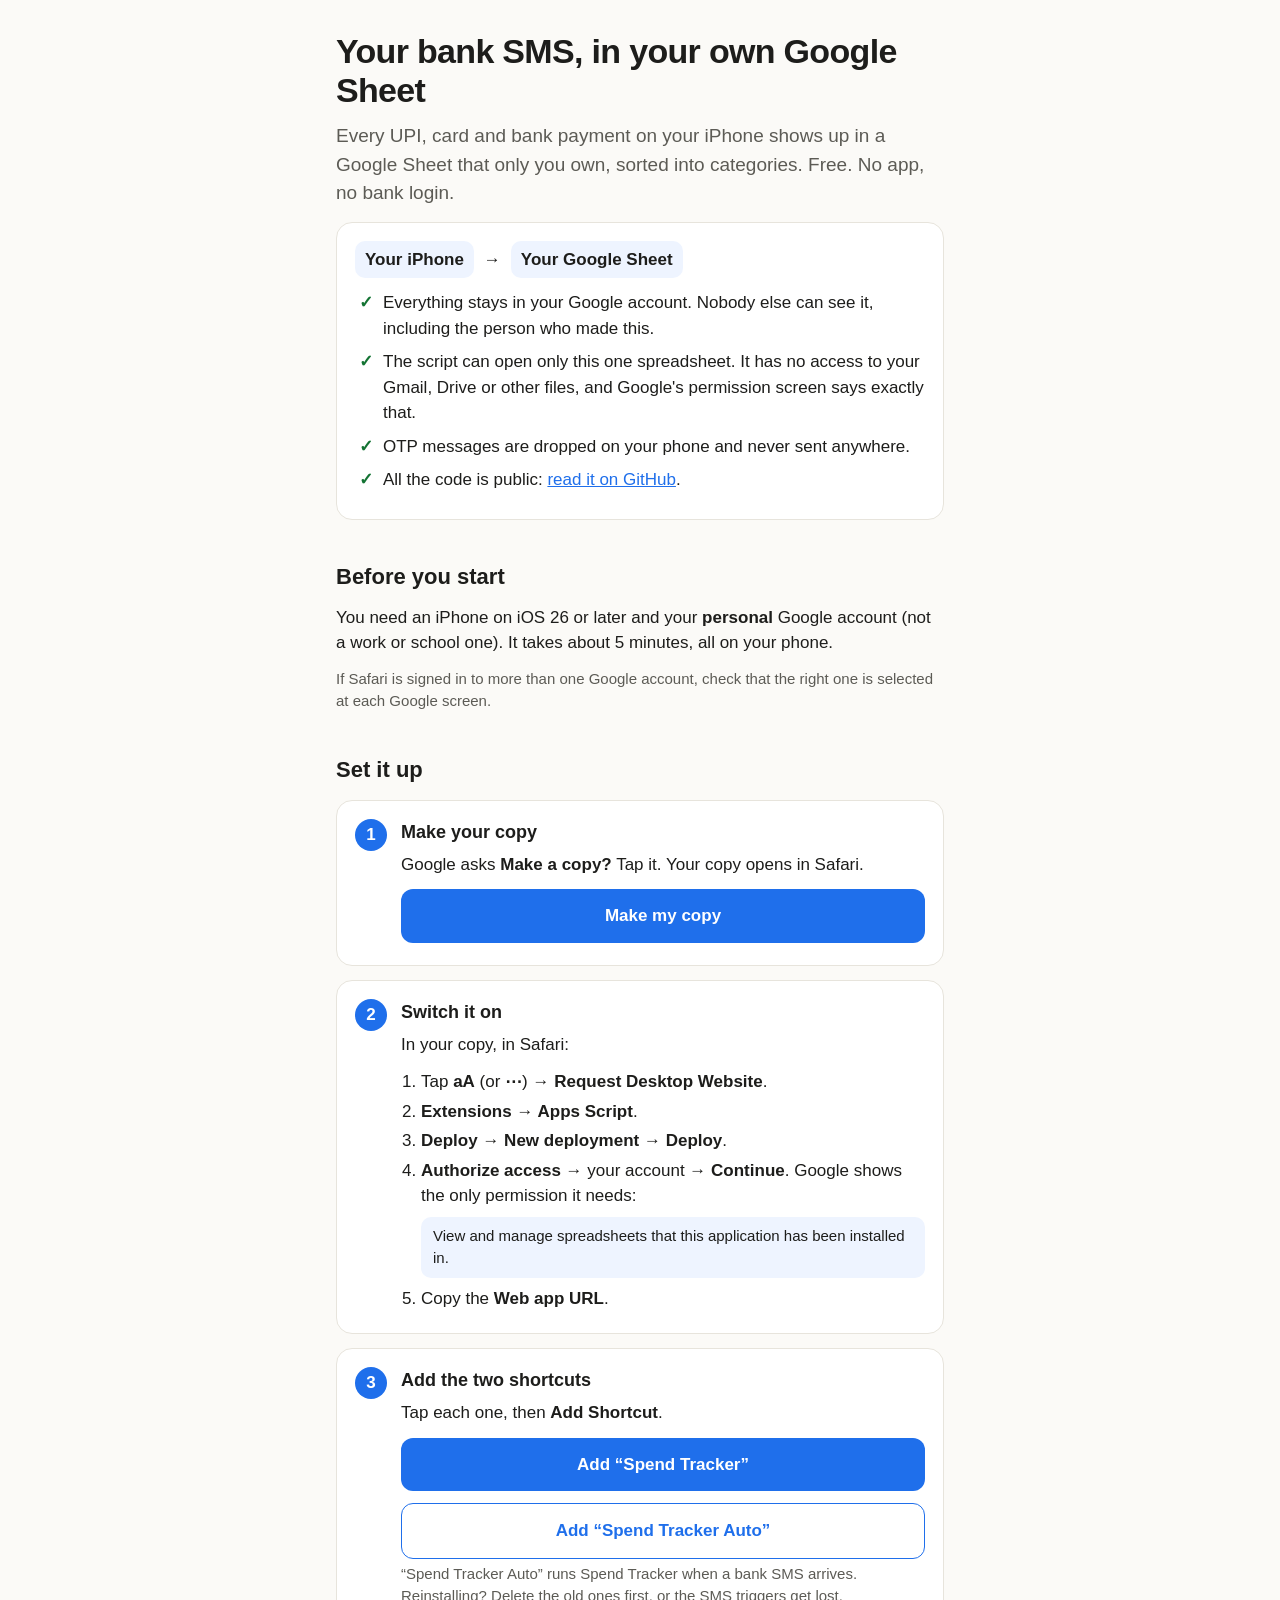
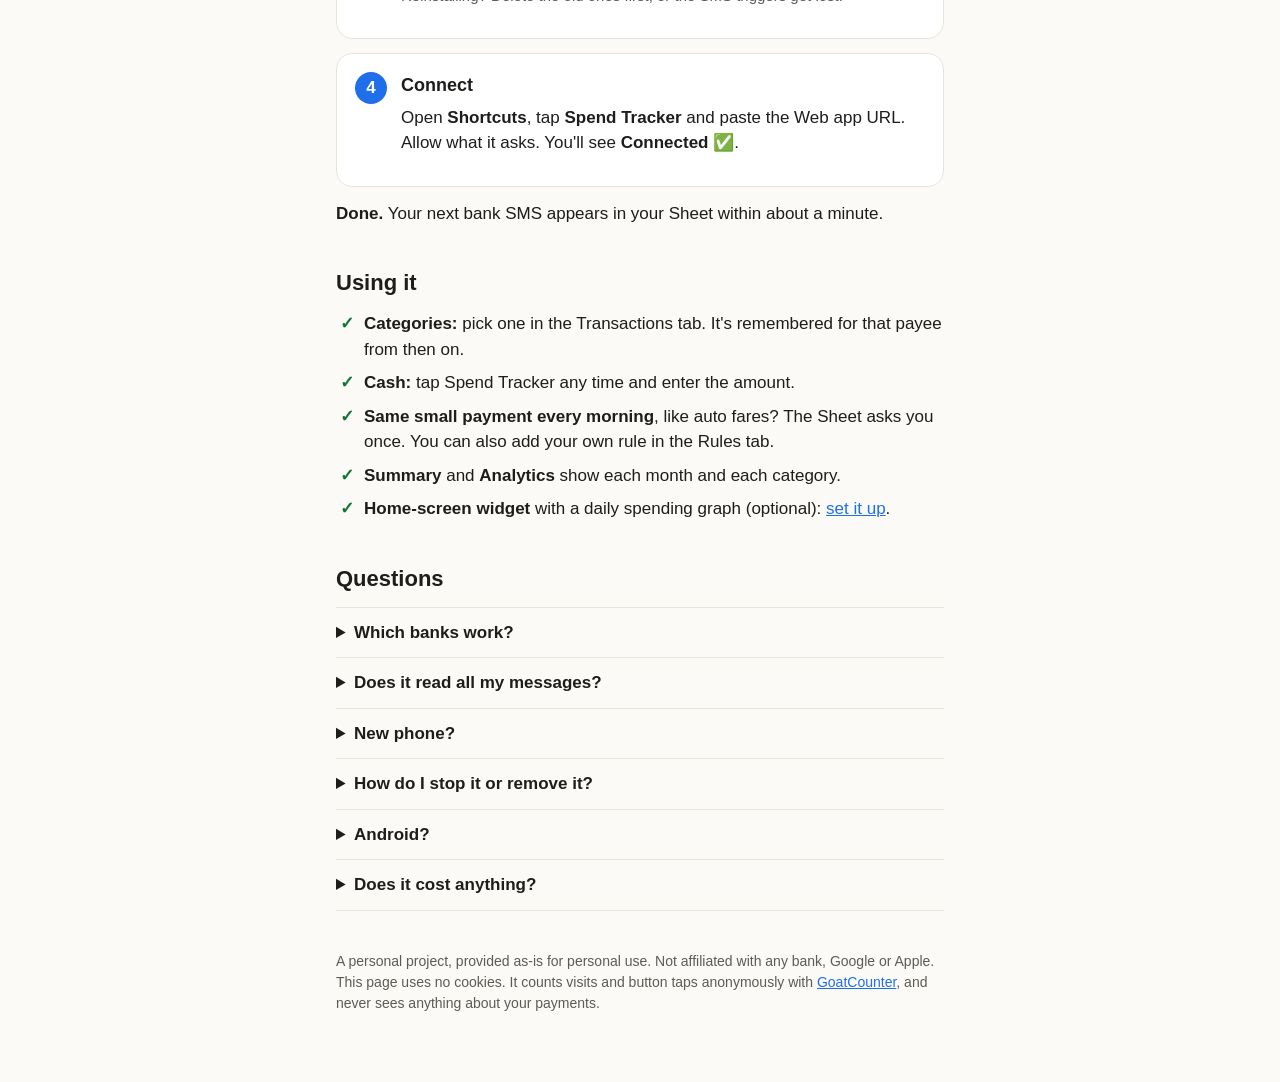
==== index.html @ bcb1114f "Count visits and finished setups anonymously; add widget page Co-Authored-By: Claude Opus 5.5 (1M co" ====
<!doctype html>
<html lang="en">
<head>
<meta charset="utf-8">
<meta name="viewport" content="width=device-width, initial-scale=1">
<title>Spend Tracker</title>
<meta name="description" content="Every bank SMS on your iPhone lands in your own Google Sheet, sorted into categories. Free. No app, no bank login.">
<link rel="stylesheet" href="style.css">
<script data-goatcounter="https://spendtracker.goatcounter.com/count" async src="https://gc.zgo.at/count.v5.js"
        integrity="sha384-atnOLvQb9t+jTSipvd75X2yginT4PjVbqDdlJAmxMm+wYElFmeR6EmLP5bYeoRVQ" crossorigin="anonymous"></script>
</head>
<body>
<main>
  <h1>Your bank SMS, in your own Google Sheet</h1>
  <p class="lede">Every UPI, card and bank payment on your iPhone shows up in a Google Sheet that only you own, sorted into categories. Free. No app, no bank login.</p>

  <div class="card">
    <div class="flow"><span>Your iPhone</span> → <span>Your Google Sheet</span></div>
    <ul class="checks">
      <li>Everything stays in your Google account. Nobody else can see it, including the person who made this.</li>
      <li>The script can open only this one spreadsheet. It has no access to your Gmail, Drive or other files, and Google's permission screen says exactly that.</li>
      <li>OTP messages are dropped on your phone and never sent anywhere.</li>
      <li>All the code is public: <a href="https://github.com/ismailwangde/spend-tracker">read it on GitHub</a>.</li>
    </ul>
  </div>

  <h2>Before you start</h2>
  <p>You need an iPhone on iOS 26 or later and your <b>personal</b> Google account (not a work or school one). It takes about 5 minutes, all on your phone.</p>
  <p class="note">If Safari is signed in to more than one Google account, check that the right one is selected at each Google screen.</p>

  <h2>Set it up</h2>
  <ol class="steps">
    <li class="card">
      <h3>Make your copy</h3>
      <p>Google asks <b class="ui">Make a copy?</b> Tap it. Your copy opens in Safari.</p>
      <a class="btn" data-goatcounter-click="make-copy" href="https://docs.google.com/spreadsheets/d/1UtuPZoZXz4YGXaSS0y_rEscGVijfh5A-f_1N8e2gOnk/copy">Make my copy</a>
    </li>
    <li class="card">
      <h3>Switch it on</h3>
      <p>In your copy, in Safari:</p>
      <ol class="sub">
        <li>Tap <b class="ui">aA</b> (or <b class="ui">⋯</b>) → <b class="ui">Request Desktop Website</b>.</li>
        <li><b class="ui">Extensions → Apps Script</b>.</li>
        <li><b class="ui">Deploy → New deployment → Deploy</b>.</li>
        <li><b class="ui">Authorize access</b> → your account → <b class="ui">Continue</b>. Google shows the only permission it needs:
          <div class="quote">View and manage spreadsheets that this application has been installed in.</div></li>
        <li>Copy the <b class="ui">Web app URL</b>.</li>
      </ol>
    </li>
    <li class="card">
      <h3>Add the two shortcuts</h3>
      <p>Tap each one, then <b class="ui">Add Shortcut</b>.</p>
      <a class="btn" data-goatcounter-click="add-shortcut" href="shortcuts/Spend%20Tracker.shortcut">Add “Spend Tracker”</a>
      <a class="btn secondary" data-goatcounter-click="add-auto" href="shortcuts/Spend%20Tracker%20Auto.shortcut">Add “Spend Tracker Auto”</a>
      <p class="note">“Spend Tracker Auto” runs Spend Tracker when a bank SMS arrives. Reinstalling? Delete the old ones first, or the SMS triggers get lost.</p>
    </li>
    <li class="card">
      <h3>Connect</h3>
      <p>Open <b class="ui">Shortcuts</b>, tap <b class="ui">Spend Tracker</b> and paste the Web app URL. Allow what it asks. You'll see <b class="ui">Connected ✅</b>.</p>
    </li>
  </ol>
  <p><b>Done.</b> Your next bank SMS appears in your Sheet within about a minute.</p>

  <h2>Using it</h2>
  <ul class="checks">
    <li><b>Categories:</b> pick one in the Transactions tab. It's remembered for that payee from then on.</li>
    <li><b>Cash:</b> tap Spend Tracker any time and enter the amount.</li>
    <li><b>Same small payment every morning</b>, like auto fares? The Sheet asks you once. You can also add your own rule in the Rules tab.</li>
    <li><b>Summary</b> and <b>Analytics</b> show each month and each category.</li>
    <li><b>Home-screen widget</b> with a daily spending graph (optional): <a href="connected.html#widget">set it up</a>.</li>
  </ul>

  <h2>Questions</h2>
  <details><summary>Which banks work?</summary>
    <p>Debit and card SMS from most Indian banks, including HDFC, SBI, ICICI, Axis, Kotak, Union Bank, PNB, Bank of Baroda, Canara and IDFC FIRST. If a message isn't counted, it appears in the Skipped tab with the reason.</p></details>
  <details><summary>Does it read all my messages?</summary>
    <p>No. It runs only on messages containing “debit”, “spent” or “sent Rs”. OTP messages are dropped on your phone. Anything that isn't a bank payment is ignored and not saved.</p></details>
  <details><summary>New phone?</summary>
    <p>In the Setup tab of your Sheet, type <b>yes</b> next to “New phone?”. Then add the shortcuts on the new phone and run Spend Tracker once.</p></details>
  <details><summary>How do I stop it or remove it?</summary>
    <p>Delete the two shortcuts. To remove the script's access, go to <a href="https://myaccount.google.com/permissions">myaccount.google.com/permissions</a> → Spend Tracker → Remove access. Deleting the Sheet deletes everything.</p></details>
  <details><summary>Android?</summary>
    <p>Not yet.</p></details>
  <details><summary>Does it cost anything?</summary>
    <p>No, it's free.</p></details>

  <footer>
    <p>A personal project, provided as-is for personal use. Not affiliated with any bank, Google or Apple. This page uses no cookies. It counts visits and button taps anonymously with <a href="https://www.goatcounter.com">GoatCounter</a>, and never sees anything about your payments.</p>
  </footer>
</main>
</body>
</html>
---- style.css ----
:root {
  --bg: #fbfaf7; --card: #ffffff; --ink: #1d1d1b; --ink2: #5c5b55; --line: #e7e4dc;
  --accent: #1f6feb; --accent-ink: #ffffff; --good: #137333; --soft: #eef4ff;
}
@media (prefers-color-scheme: dark) {
  :root:not([data-theme="light"]) {
    --bg: #151514; --card: #1f1f1d; --ink: #f2f1ec; --ink2: #b3b1a8; --line: #33322e;
    --accent: #5b9dff; --accent-ink: #0b1220; --good: #6fcf8f; --soft: #1b2638;
  }
}
:root[data-theme="dark"] {
  --bg: #151514; --card: #1f1f1d; --ink: #f2f1ec; --ink2: #b3b1a8; --line: #33322e;
  --accent: #5b9dff; --accent-ink: #0b1220; --good: #6fcf8f; --soft: #1b2638;
}
* { box-sizing: border-box; }
body { margin: 0; background: var(--bg); color: var(--ink); font: 17px/1.5 -apple-system, BlinkMacSystemFont, "Segoe UI", Roboto, sans-serif; }
main { max-width: 640px; margin: 0 auto; padding: 32px 16px 56px; }
h1 { font-size: 34px; line-height: 1.15; margin: 0 0 12px; letter-spacing: -0.02em; }
h2 { font-size: 22px; margin: 40px 0 12px; }
h3 { font-size: 18px; margin: 0 0 6px; }
p { margin: 0 0 12px; }
.lede { font-size: 19px; color: var(--ink2); }
.card { background: var(--card); border: 1px solid var(--line); border-radius: 16px; padding: 18px; margin: 14px 0; }
.flow { display: flex; align-items: center; gap: 10px; font-weight: 600; margin-bottom: 12px; flex-wrap: wrap; }
.flow span { background: var(--soft); border-radius: 10px; padding: 6px 10px; }
ul.checks { list-style: none; padding: 0; margin: 0; }
ul.checks li { padding-left: 28px; position: relative; margin: 8px 0; }
ul.checks li::before { content: "✓"; position: absolute; left: 4px; color: var(--good); font-weight: 700; }
ol.steps { list-style: none; padding: 0; margin: 0; counter-reset: s; }
ol.steps > li { counter-increment: s; position: relative; padding: 18px 18px 18px 64px; }
ol.steps > li::before { content: counter(s); position: absolute; left: 18px; top: 18px; width: 32px; height: 32px; border-radius: 50%;
  background: var(--accent); color: var(--accent-ink); font-weight: 700; display: grid; place-items: center; }
ol.sub { margin: 8px 0 0; padding-left: 20px; }
ol.sub li { margin: 4px 0; }
.btn { display: block; text-align: center; background: var(--accent); color: var(--accent-ink); text-decoration: none; font-weight: 600;
  border-radius: 12px; padding: 14px 16px; margin: 12px 0 4px; }
.btn.secondary { background: transparent; color: var(--accent); border: 1.5px solid var(--accent); }
.note { font-size: 15px; color: var(--ink2); }
.quote { font-size: 15px; background: var(--soft); border-radius: 10px; padding: 8px 12px; margin: 8px 0; }
b.ui { font-weight: 600; }
details { border-top: 1px solid var(--line); padding: 12px 0; }
details:last-of-type { border-bottom: 1px solid var(--line); }
summary { cursor: pointer; font-weight: 600; }
details p { margin-top: 8px; color: var(--ink2); }
a { color: var(--accent); }
footer { margin-top: 40px; font-size: 14px; color: var(--ink2); }
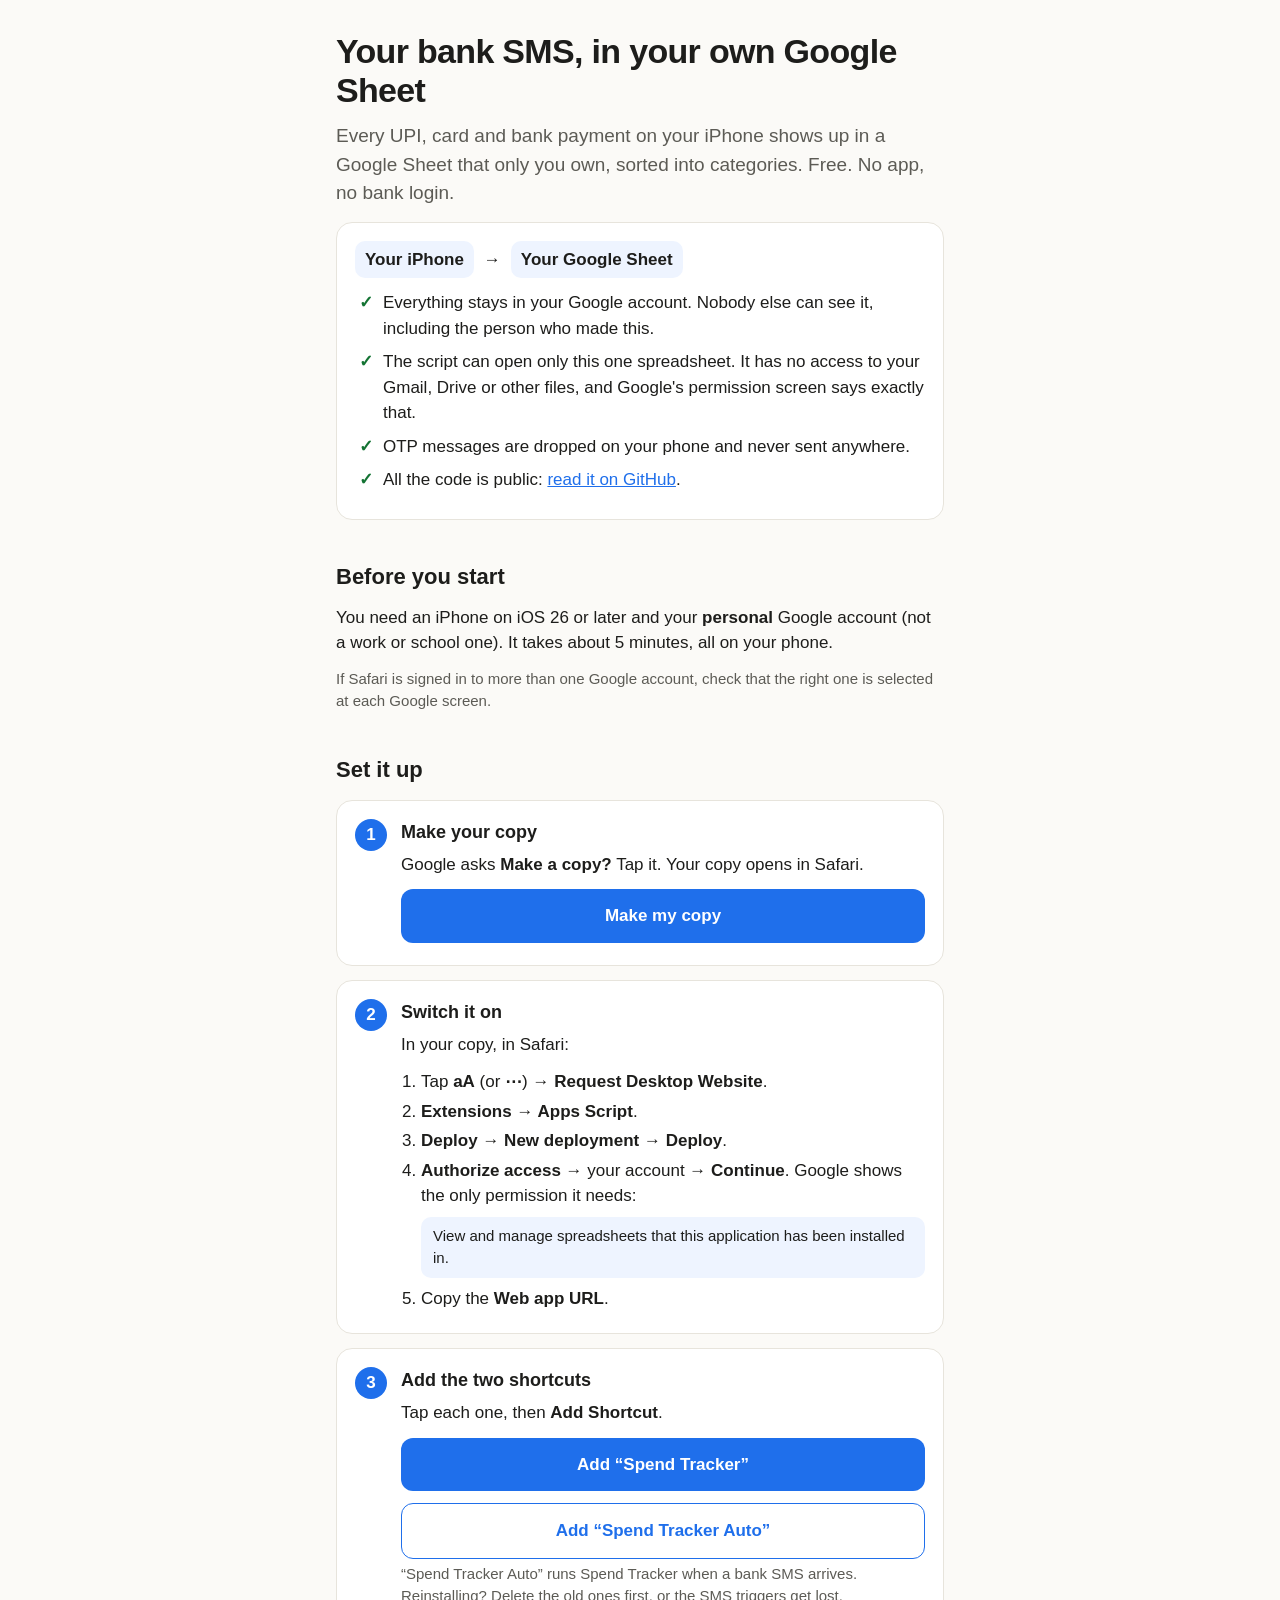
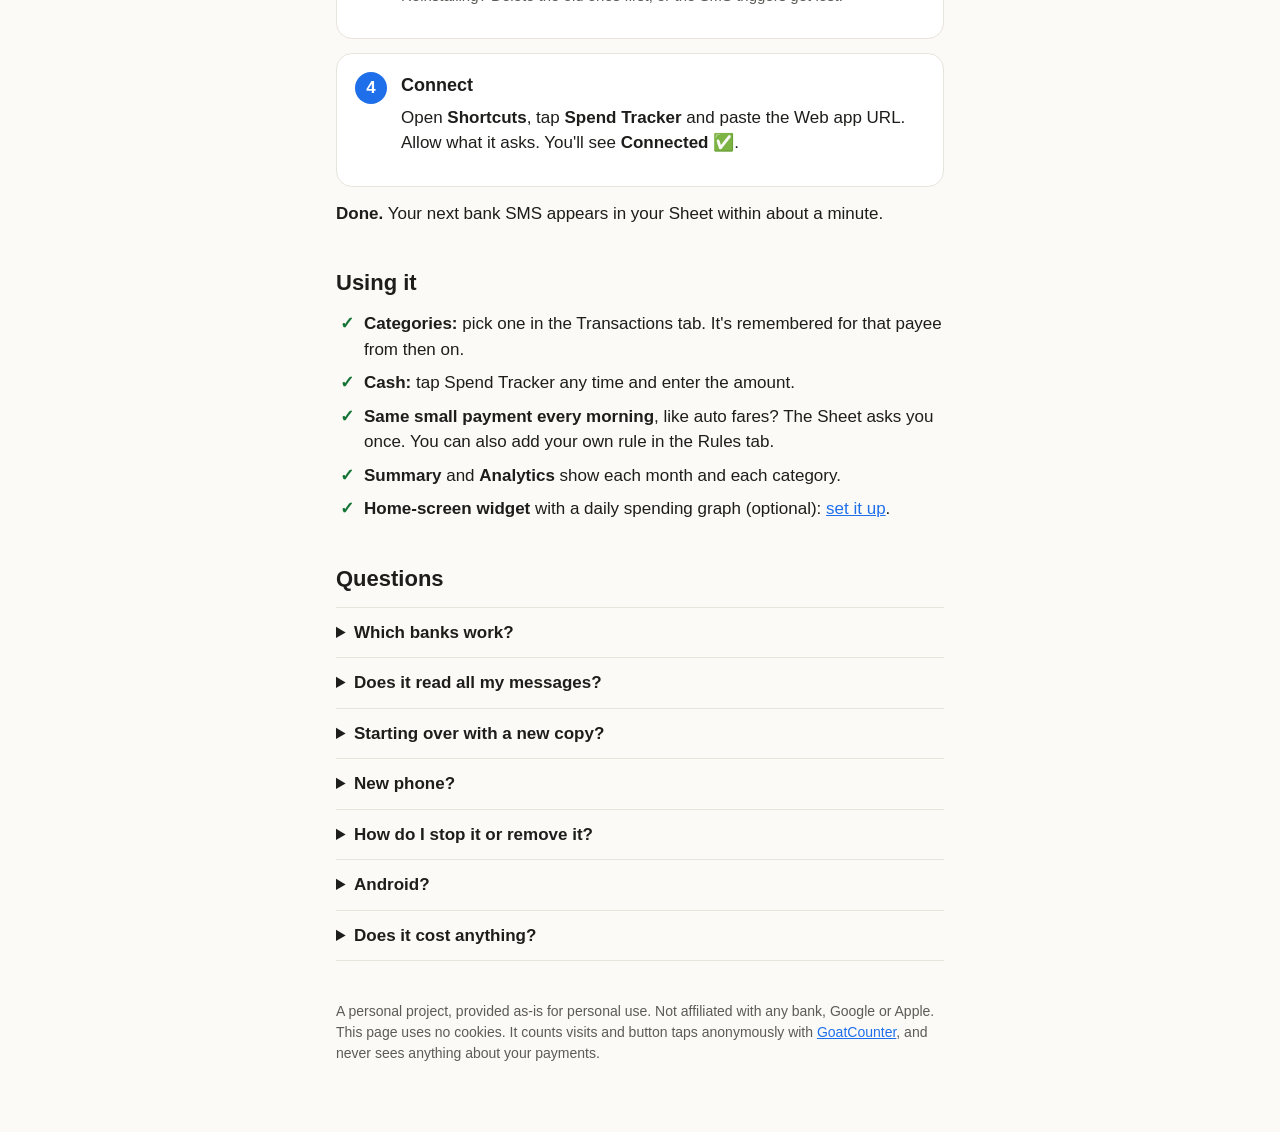
==== commit ac82373f: "Shortcut reconnects when its saved code stops working; starting-over FAQ Co-Authored-By: Claude Opus" ====
--- a/index.html
+++ b/index.html
@@ -75,6 +75,8 @@
     <p>Debit and card SMS from most Indian banks, including HDFC, SBI, ICICI, Axis, Kotak, Union Bank, PNB, Bank of Baroda, Canara and IDFC FIRST. If a message isn't counted, it appears in the Skipped tab with the reason.</p></details>
   <details><summary>Does it read all my messages?</summary>
     <p>No. It runs only on messages containing “debit”, “spent” or “sent Rs”. OTP messages are dropped on your phone. Anything that isn't a bank payment is ignored and not saved.</p></details>
+  <details><summary>Starting over with a new copy?</summary>
+    <p>Your phone remembers the Sheet it's connected to. In the Setup tab of the <b>old</b> Sheet, type <b>yes</b> next to “New phone?”. Then tap Spend Tracker: it says it's no longer connected and asks for the new Web app URL.</p></details>
   <details><summary>New phone?</summary>
     <p>In the Setup tab of your Sheet, type <b>yes</b> next to “New phone?”. Then add the shortcuts on the new phone and run Spend Tracker once.</p></details>
   <details><summary>How do I stop it or remove it?</summary>
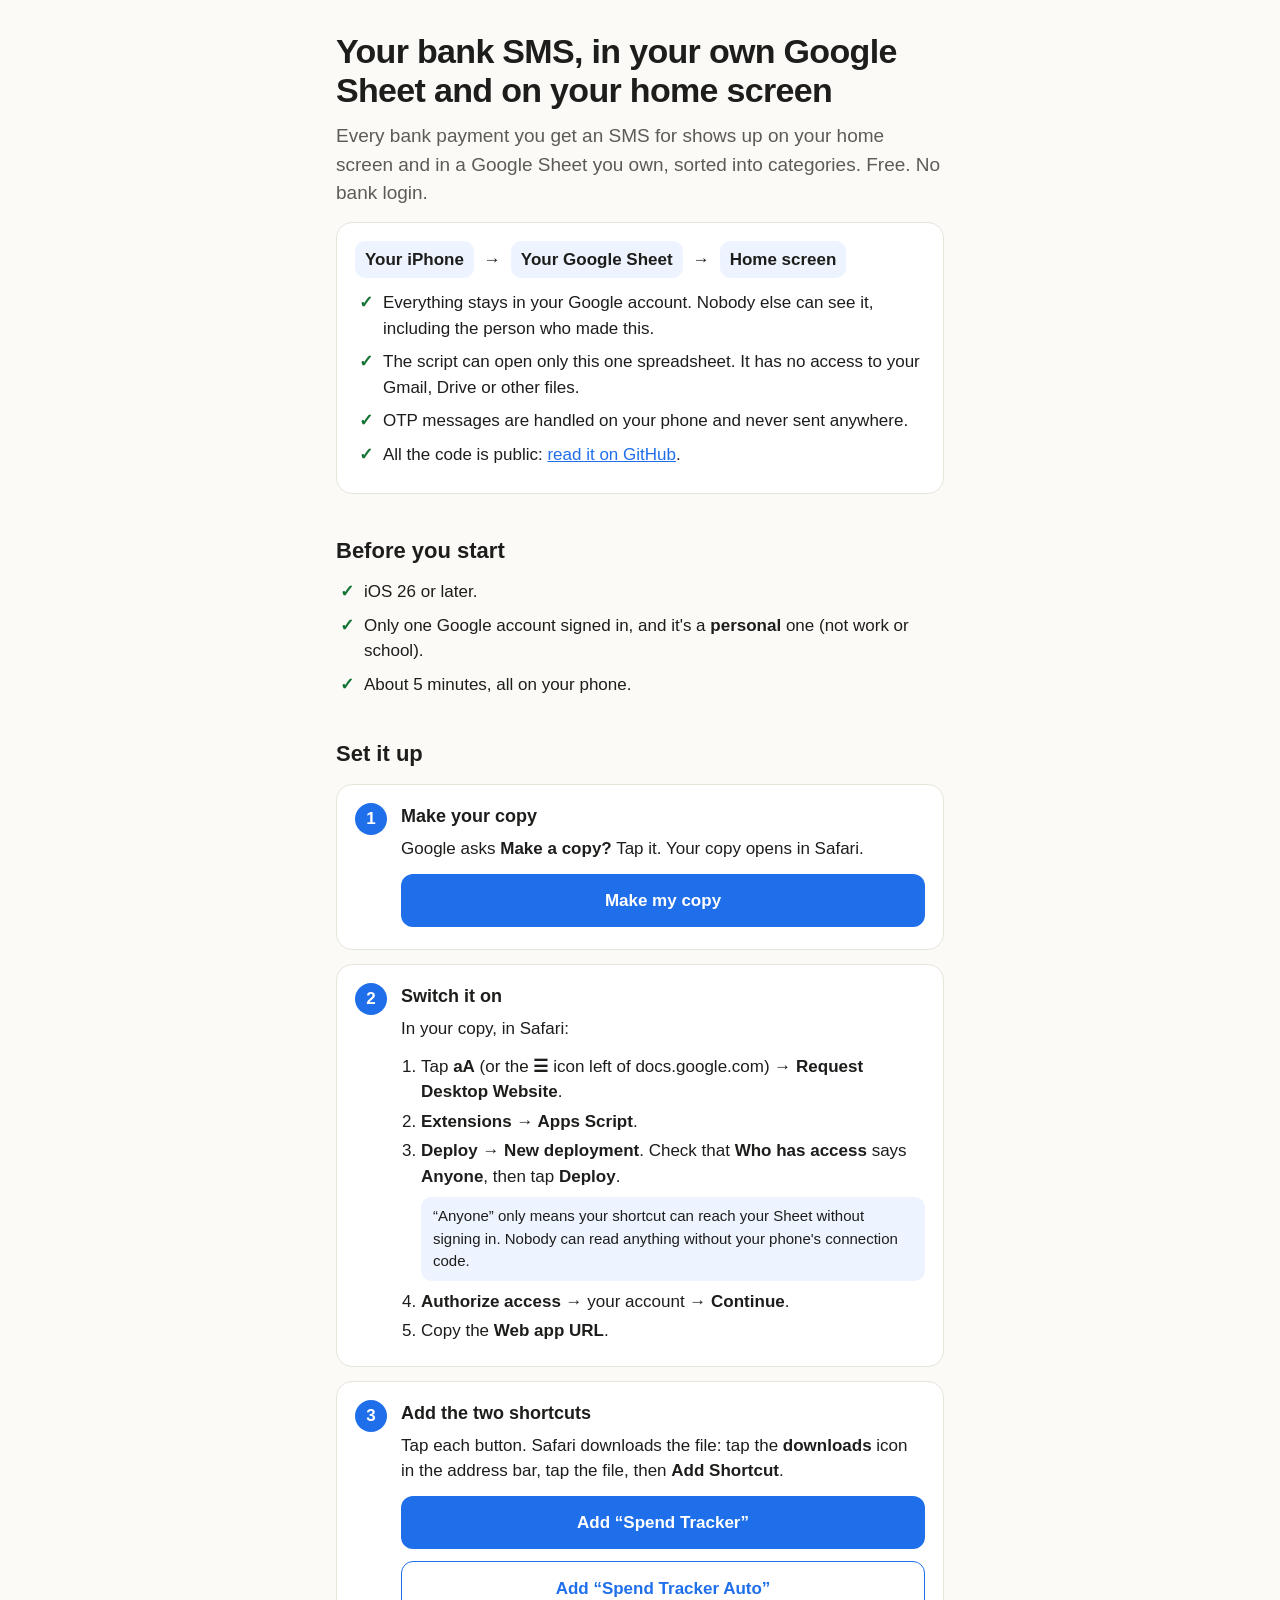
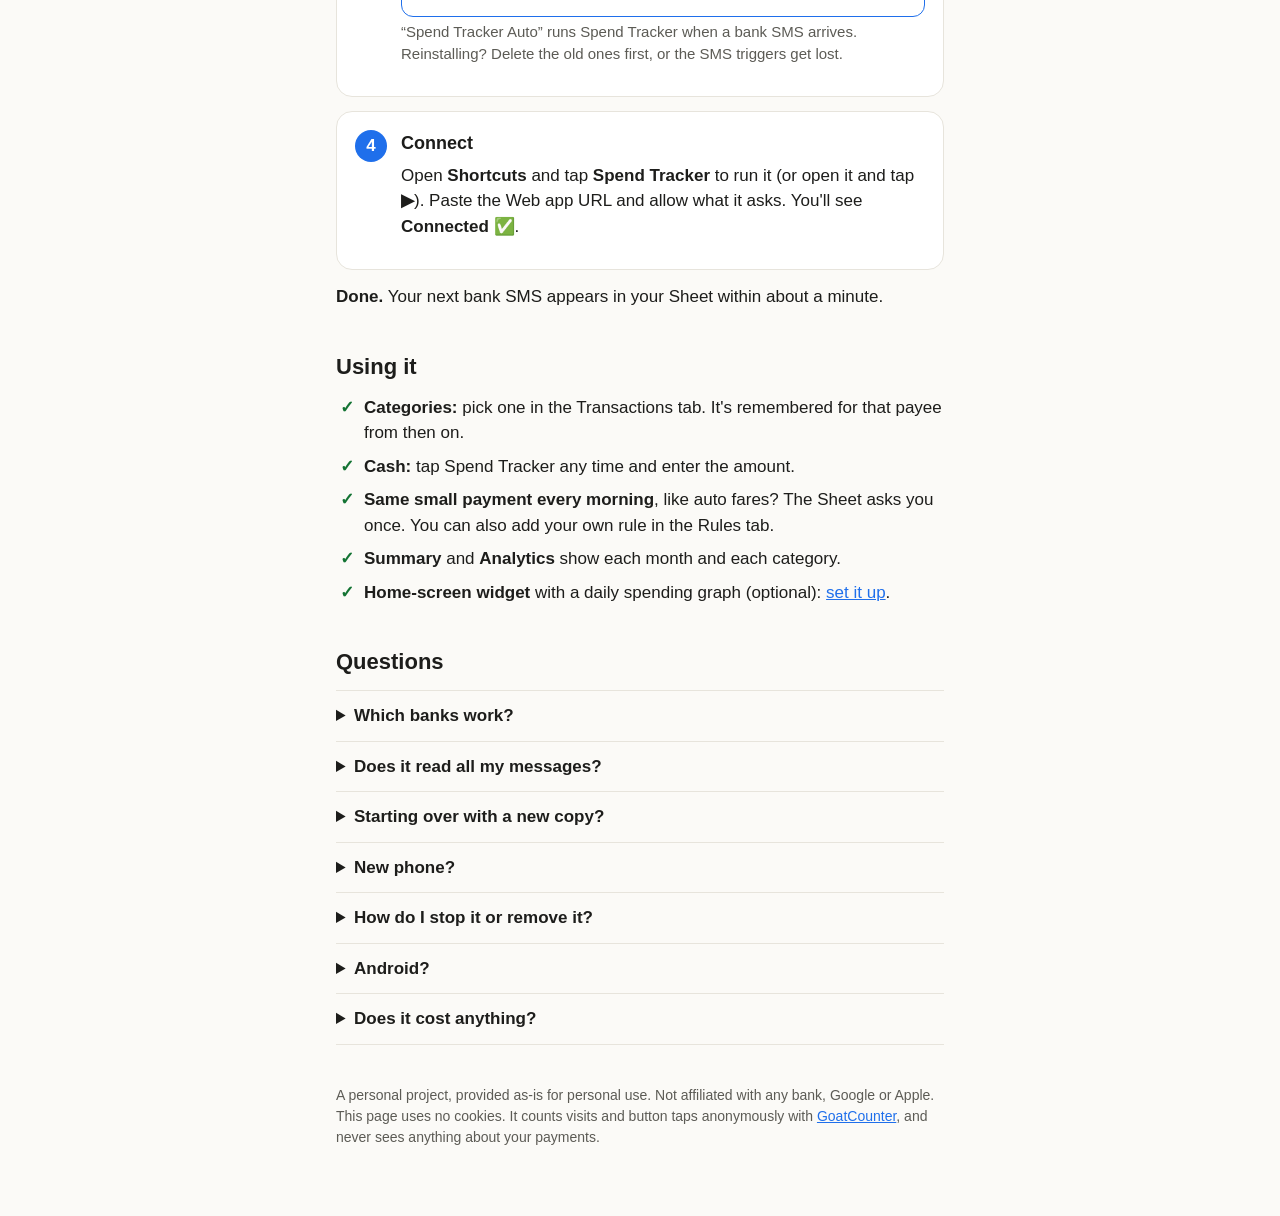
==== commit e4693dc1: "Setup page wording; deploy step says Who has access: Anyone Co-Authored-By: Claude Opus 5.5 (1M cont" ====
--- a/index.html
+++ b/index.html
@@ -11,22 +11,25 @@
 </head>
 <body>
 <main>
-  <h1>Your bank SMS, in your own Google Sheet</h1>
-  <p class="lede">Every UPI, card and bank payment on your iPhone shows up in a Google Sheet that only you own, sorted into categories. Free. No app, no bank login.</p>
+  <h1>Your bank SMS, in your own Google Sheet and on your home screen</h1>
+  <p class="lede">Every bank payment you get an SMS for shows up on your home screen and in a Google Sheet you own, sorted into categories. Free. No bank login.</p>
 
   <div class="card">
-    <div class="flow"><span>Your iPhone</span> → <span>Your Google Sheet</span></div>
+    <div class="flow"><span>Your iPhone</span> → <span>Your Google Sheet</span> → <span>Home screen</span></div>
     <ul class="checks">
       <li>Everything stays in your Google account. Nobody else can see it, including the person who made this.</li>
-      <li>The script can open only this one spreadsheet. It has no access to your Gmail, Drive or other files, and Google's permission screen says exactly that.</li>
-      <li>OTP messages are dropped on your phone and never sent anywhere.</li>
+      <li>The script can open only this one spreadsheet. It has no access to your Gmail, Drive or other files.</li>
+      <li>OTP messages are handled on your phone and never sent anywhere.</li>
       <li>All the code is public: <a href="https://github.com/ismailwangde/spend-tracker">read it on GitHub</a>.</li>
     </ul>
   </div>
 
   <h2>Before you start</h2>
-  <p>You need an iPhone on iOS 26 or later and your <b>personal</b> Google account (not a work or school one). It takes about 5 minutes, all on your phone.</p>
-  <p class="note">If Safari is signed in to more than one Google account, check that the right one is selected at each Google screen.</p>
+  <ul class="checks">
+    <li>iOS 26 or later.</li>
+    <li>Only one Google account signed in, and it's a <b>personal</b> one (not work or school).</li>
+    <li>About 5 minutes, all on your phone.</li>
+  </ul>
 
   <h2>Set it up</h2>
   <ol class="steps">
@@ -39,24 +42,24 @@
       <h3>Switch it on</h3>
       <p>In your copy, in Safari:</p>
       <ol class="sub">
-        <li>Tap <b class="ui">aA</b> (or <b class="ui">⋯</b>) → <b class="ui">Request Desktop Website</b>.</li>
+        <li>Tap <b class="ui">aA</b> (or the <b class="ui">☰</b> icon left of docs.google.com) → <b class="ui">Request Desktop Website</b>.</li>
         <li><b class="ui">Extensions → Apps Script</b>.</li>
-        <li><b class="ui">Deploy → New deployment → Deploy</b>.</li>
-        <li><b class="ui">Authorize access</b> → your account → <b class="ui">Continue</b>. Google shows the only permission it needs:
-          <div class="quote">View and manage spreadsheets that this application has been installed in.</div></li>
+        <li><b class="ui">Deploy → New deployment</b>. Check that <b class="ui">Who has access</b> says <b class="ui">Anyone</b>, then tap <b class="ui">Deploy</b>.
+          <div class="quote">“Anyone” only means your shortcut can reach your Sheet without signing in. Nobody can read anything without your phone's connection code.</div></li>
+        <li><b class="ui">Authorize access</b> → your account → <b class="ui">Continue</b>.</li>
         <li>Copy the <b class="ui">Web app URL</b>.</li>
       </ol>
     </li>
     <li class="card">
       <h3>Add the two shortcuts</h3>
-      <p>Tap each one, then <b class="ui">Add Shortcut</b>.</p>
+      <p>Tap each button. Safari downloads the file: tap the <b class="ui">downloads</b> icon in the address bar, tap the file, then <b class="ui">Add Shortcut</b>.</p>
       <a class="btn" data-goatcounter-click="add-shortcut" href="shortcuts/Spend%20Tracker.shortcut">Add “Spend Tracker”</a>
       <a class="btn secondary" data-goatcounter-click="add-auto" href="shortcuts/Spend%20Tracker%20Auto.shortcut">Add “Spend Tracker Auto”</a>
       <p class="note">“Spend Tracker Auto” runs Spend Tracker when a bank SMS arrives. Reinstalling? Delete the old ones first, or the SMS triggers get lost.</p>
     </li>
     <li class="card">
       <h3>Connect</h3>
-      <p>Open <b class="ui">Shortcuts</b>, tap <b class="ui">Spend Tracker</b> and paste the Web app URL. Allow what it asks. You'll see <b class="ui">Connected ✅</b>.</p>
+      <p>Open <b class="ui">Shortcuts</b> and tap <b class="ui">Spend Tracker</b> to run it (or open it and tap <b class="ui">▶</b>). Paste the Web app URL and allow what it asks. You'll see <b class="ui">Connected ✅</b>.</p>
     </li>
   </ol>
   <p><b>Done.</b> Your next bank SMS appears in your Sheet within about a minute.</p>
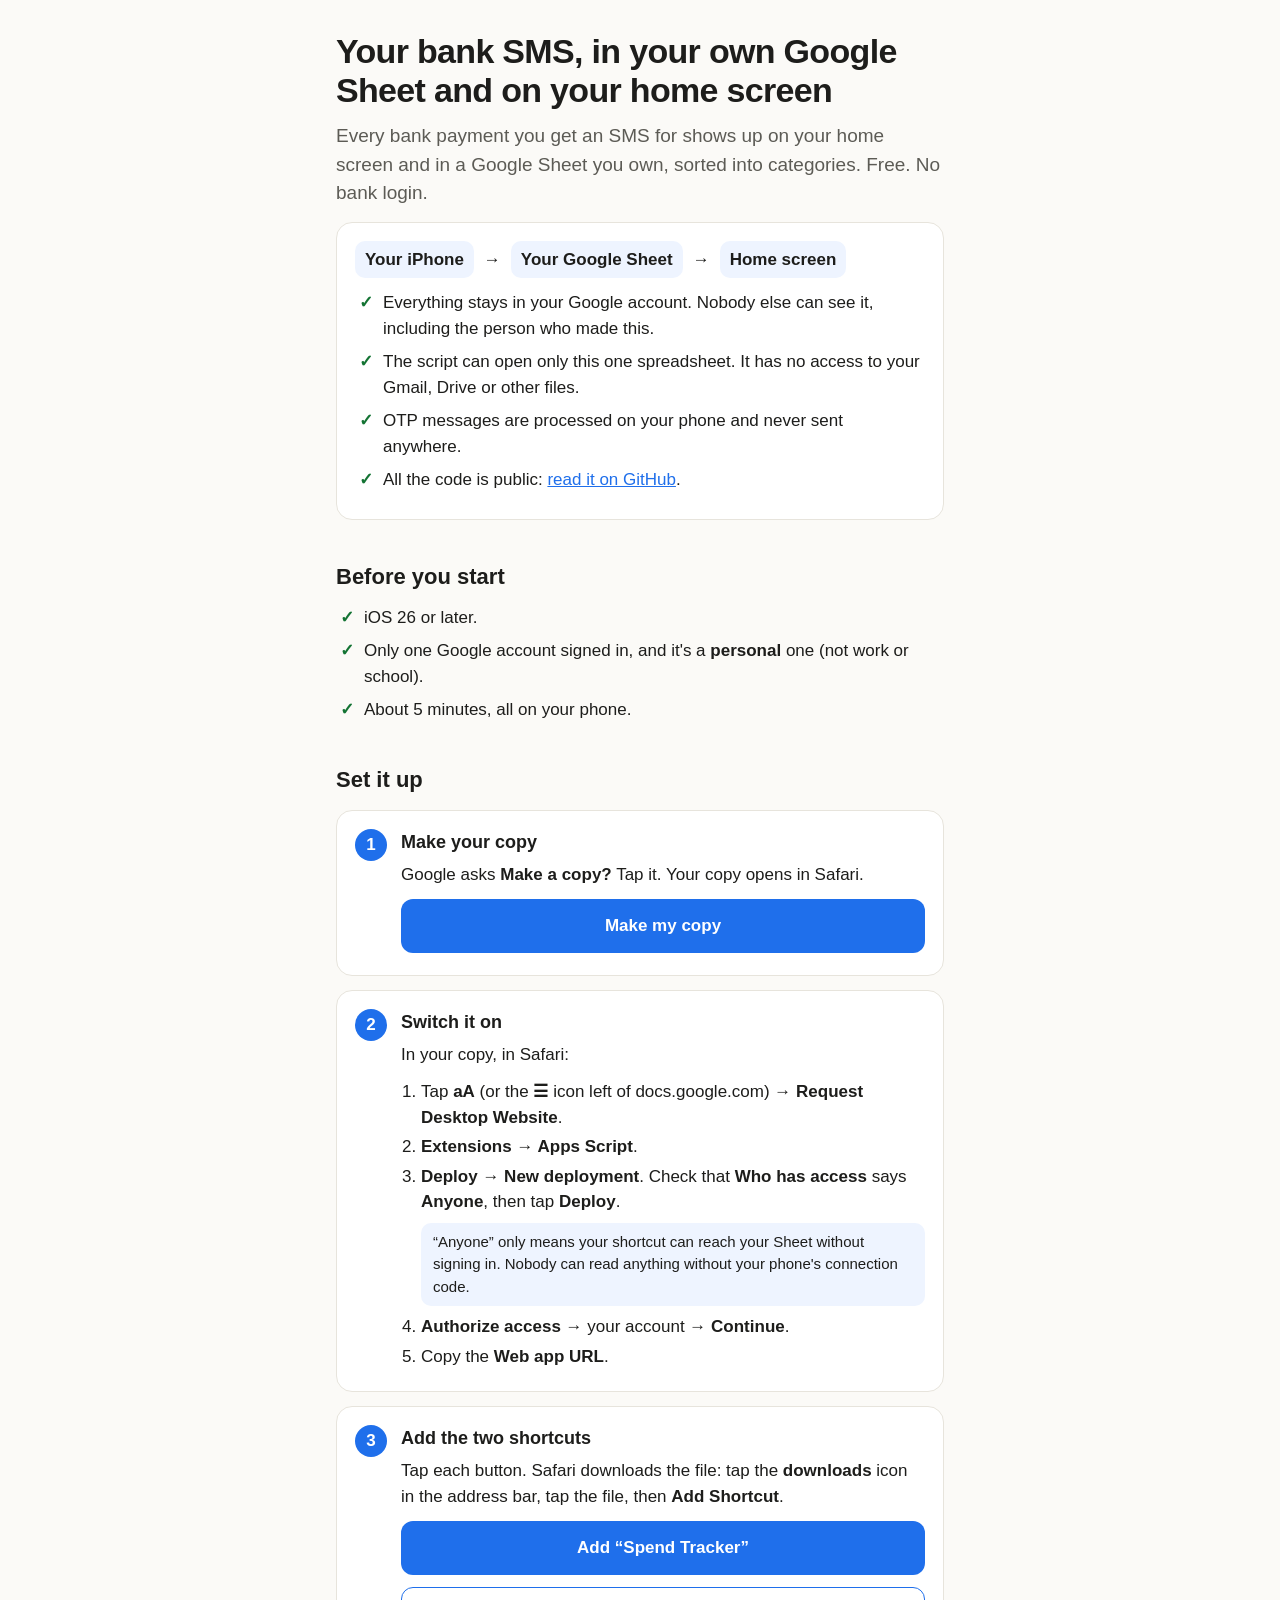
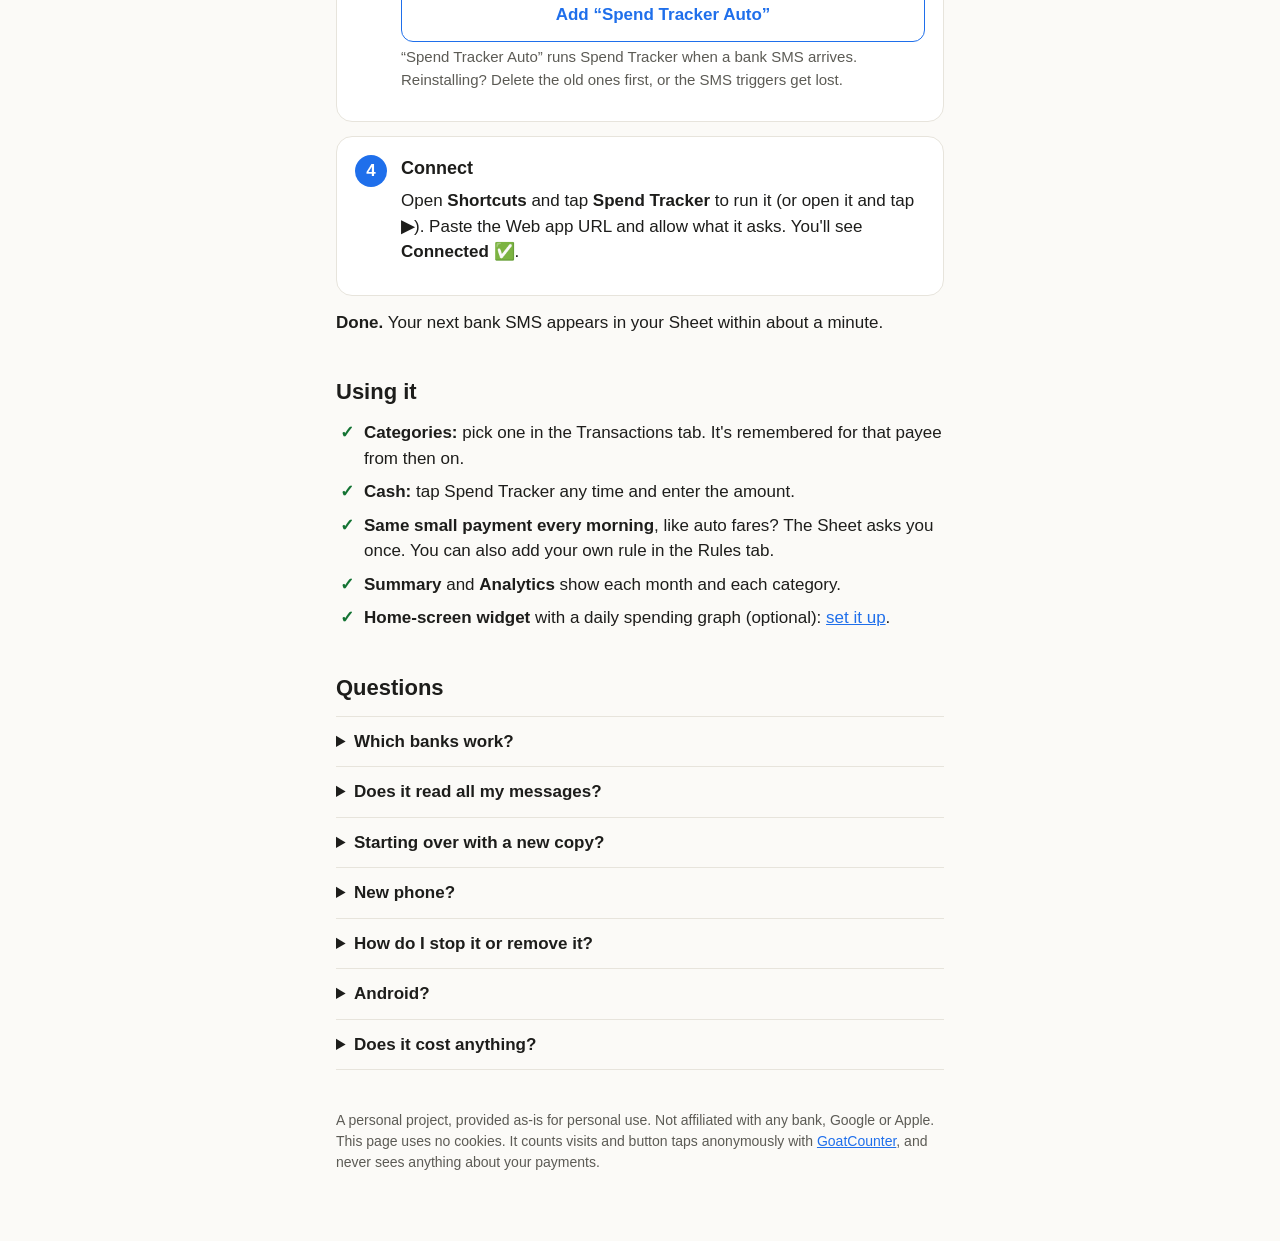
==== commit 5be15ddd: "OTP wording Co-Authored-By: Claude Opus 5.5 (1M context) <noreply@anthropic.com>" ====
--- a/index.html
+++ b/index.html
@@ -19,7 +19,7 @@
     <ul class="checks">
       <li>Everything stays in your Google account. Nobody else can see it, including the person who made this.</li>
       <li>The script can open only this one spreadsheet. It has no access to your Gmail, Drive or other files.</li>
-      <li>OTP messages are handled on your phone and never sent anywhere.</li>
+      <li>OTP messages are processed on your phone and never sent anywhere.</li>
       <li>All the code is public: <a href="https://github.com/ismailwangde/spend-tracker">read it on GitHub</a>.</li>
     </ul>
   </div>
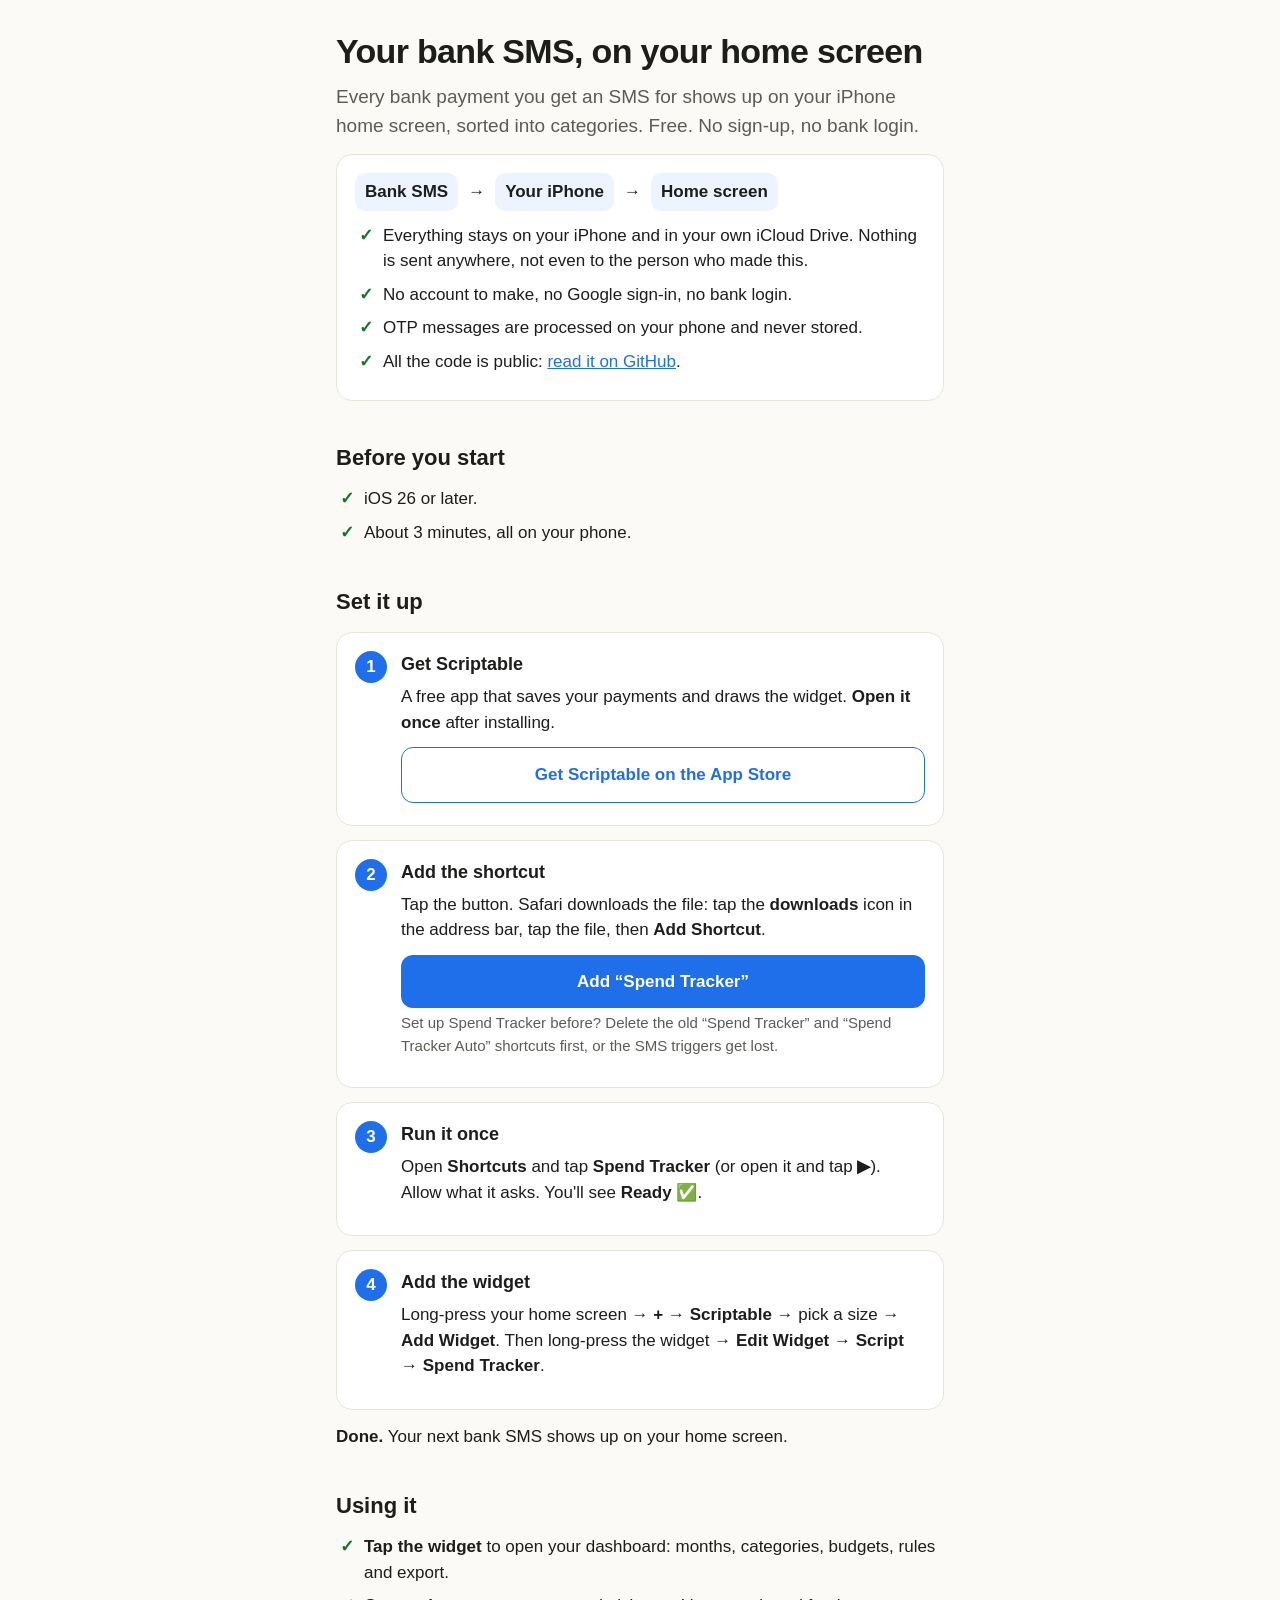
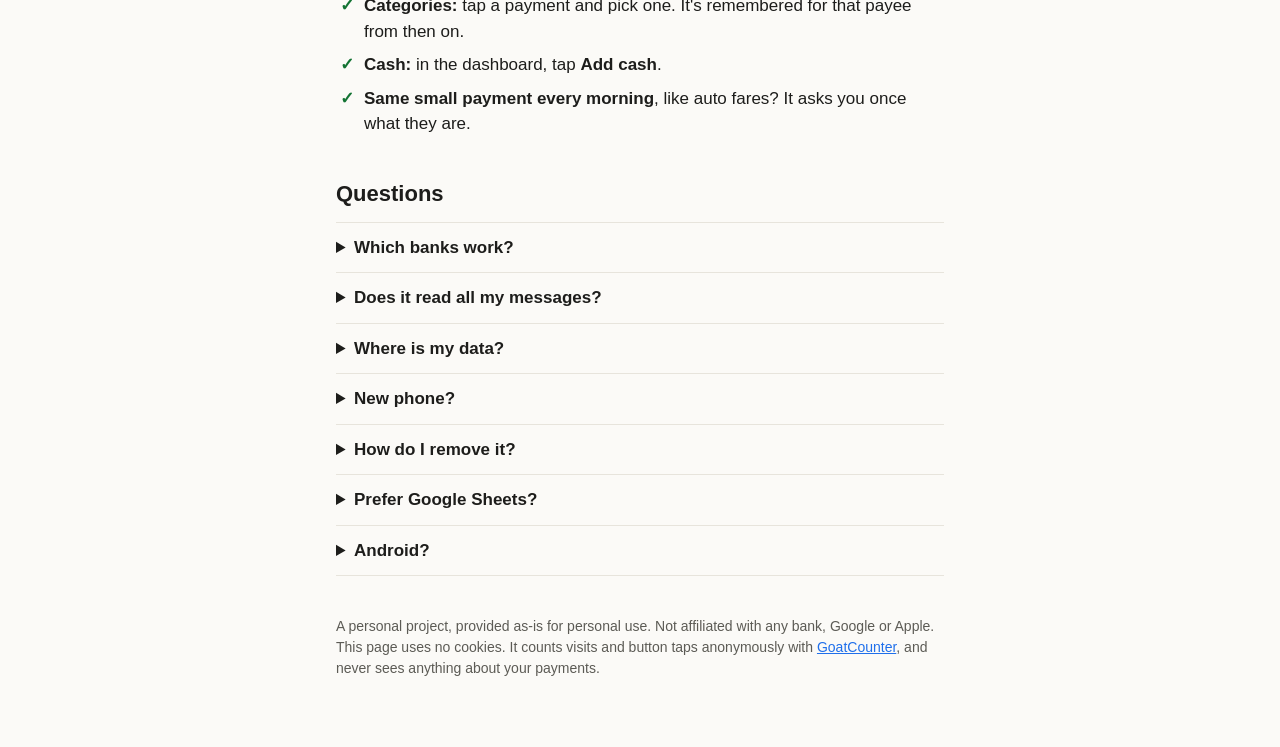
==== commit 9e1c0147: "Phone-only version: one shortcut + Scriptable app, data stays on the phone; Sheets version moves to " ====
--- a/index.html
+++ b/index.html
@@ -4,22 +4,22 @@
 <meta charset="utf-8">
 <meta name="viewport" content="width=device-width, initial-scale=1">
 <title>Spend Tracker</title>
-<meta name="description" content="Every bank SMS on your iPhone lands in your own Google Sheet, sorted into categories. Free. No app, no bank login.">
+<meta name="description" content="Every bank payment you get an SMS for shows up on your iPhone home screen, sorted into categories. Free. No sign-up, no bank login.">
 <link rel="stylesheet" href="style.css">
 <script data-goatcounter="https://spendtracker.goatcounter.com/count" async src="https://gc.zgo.at/count.v5.js"
         integrity="sha384-atnOLvQb9t+jTSipvd75X2yginT4PjVbqDdlJAmxMm+wYElFmeR6EmLP5bYeoRVQ" crossorigin="anonymous"></script>
 </head>
 <body>
 <main>
-  <h1>Your bank SMS, in your own Google Sheet and on your home screen</h1>
-  <p class="lede">Every bank payment you get an SMS for shows up on your home screen and in a Google Sheet you own, sorted into categories. Free. No bank login.</p>
+  <h1>Your bank SMS, on your home screen</h1>
+  <p class="lede">Every bank payment you get an SMS for shows up on your iPhone home screen, sorted into categories. Free. No sign-up, no bank login.</p>
 
   <div class="card">
-    <div class="flow"><span>Your iPhone</span> → <span>Your Google Sheet</span> → <span>Home screen</span></div>
+    <div class="flow"><span>Bank SMS</span> → <span>Your iPhone</span> → <span>Home screen</span></div>
     <ul class="checks">
-      <li>Everything stays in your Google account. Nobody else can see it, including the person who made this.</li>
-      <li>The script can open only this one spreadsheet. It has no access to your Gmail, Drive or other files.</li>
-      <li>OTP messages are processed on your phone and never sent anywhere.</li>
+      <li>Everything stays on your iPhone and in your own iCloud Drive. Nothing is sent anywhere, not even to the person who made this.</li>
+      <li>No account to make, no Google sign-in, no bank login.</li>
+      <li>OTP messages are processed on your phone and never stored.</li>
       <li>All the code is public: <a href="https://github.com/ismailwangde/spend-tracker">read it on GitHub</a>.</li>
     </ul>
   </div>
@@ -27,67 +27,56 @@
   <h2>Before you start</h2>
   <ul class="checks">
     <li>iOS 26 or later.</li>
-    <li>Only one Google account signed in, and it's a <b>personal</b> one (not work or school).</li>
-    <li>About 5 minutes, all on your phone.</li>
+    <li>About 3 minutes, all on your phone.</li>
   </ul>
 
   <h2>Set it up</h2>
   <ol class="steps">
     <li class="card">
-      <h3>Make your copy</h3>
-      <p>Google asks <b class="ui">Make a copy?</b> Tap it. Your copy opens in Safari.</p>
-      <a class="btn" data-goatcounter-click="make-copy" href="https://docs.google.com/spreadsheets/d/1UtuPZoZXz4YGXaSS0y_rEscGVijfh5A-f_1N8e2gOnk/copy">Make my copy</a>
+      <h3>Get Scriptable</h3>
+      <p>A free app that saves your payments and draws the widget. <b>Open it once</b> after installing.</p>
+      <a class="btn secondary" data-goatcounter-click="get-scriptable" href="https://apps.apple.com/app/scriptable/id1405459188">Get Scriptable on the App Store</a>
     </li>
     <li class="card">
-      <h3>Switch it on</h3>
-      <p>In your copy, in Safari:</p>
-      <ol class="sub">
-        <li>Tap <b class="ui">aA</b> (or the <b class="ui">☰</b> icon left of docs.google.com) → <b class="ui">Request Desktop Website</b>.</li>
-        <li><b class="ui">Extensions → Apps Script</b>.</li>
-        <li><b class="ui">Deploy → New deployment</b>. Check that <b class="ui">Who has access</b> says <b class="ui">Anyone</b>, then tap <b class="ui">Deploy</b>.
-          <div class="quote">“Anyone” only means your shortcut can reach your Sheet without signing in. Nobody can read anything without your phone's connection code.</div></li>
-        <li><b class="ui">Authorize access</b> → your account → <b class="ui">Continue</b>.</li>
-        <li>Copy the <b class="ui">Web app URL</b>.</li>
-      </ol>
+      <h3>Add the shortcut</h3>
+      <p>Tap the button. Safari downloads the file: tap the <b class="ui">downloads</b> icon in the address bar, tap the file, then <b class="ui">Add Shortcut</b>.</p>
+      <a class="btn" data-goatcounter-click="add-shortcut" href="shortcuts/Spend%20Tracker.shortcut">Add “Spend Tracker”</a>
+      <p class="note">Set up Spend Tracker before? Delete the old “Spend Tracker” and “Spend Tracker Auto” shortcuts first, or the SMS triggers get lost.</p>
     </li>
     <li class="card">
-      <h3>Add the two shortcuts</h3>
-      <p>Tap each button. Safari downloads the file: tap the <b class="ui">downloads</b> icon in the address bar, tap the file, then <b class="ui">Add Shortcut</b>.</p>
-      <a class="btn" data-goatcounter-click="add-shortcut" href="shortcuts/Spend%20Tracker.shortcut">Add “Spend Tracker”</a>
-      <a class="btn secondary" data-goatcounter-click="add-auto" href="shortcuts/Spend%20Tracker%20Auto.shortcut">Add “Spend Tracker Auto”</a>
-      <p class="note">“Spend Tracker Auto” runs Spend Tracker when a bank SMS arrives. Reinstalling? Delete the old ones first, or the SMS triggers get lost.</p>
+      <h3>Run it once</h3>
+      <p>Open <b class="ui">Shortcuts</b> and tap <b class="ui">Spend Tracker</b> (or open it and tap <b class="ui">▶</b>). Allow what it asks. You'll see <b class="ui">Ready ✅</b>.</p>
     </li>
     <li class="card">
-      <h3>Connect</h3>
-      <p>Open <b class="ui">Shortcuts</b> and tap <b class="ui">Spend Tracker</b> to run it (or open it and tap <b class="ui">▶</b>). Paste the Web app URL and allow what it asks. You'll see <b class="ui">Connected ✅</b>.</p>
+      <h3>Add the widget</h3>
+      <p>Long-press your home screen → <b class="ui">+</b> → <b class="ui">Scriptable</b> → pick a size → <b class="ui">Add Widget</b>. Then long-press the widget → <b class="ui">Edit Widget</b> → <b class="ui">Script</b> → <b class="ui">Spend Tracker</b>.</p>
     </li>
   </ol>
-  <p><b>Done.</b> Your next bank SMS appears in your Sheet within about a minute.</p>
+  <p><b>Done.</b> Your next bank SMS shows up on your home screen.</p>
 
   <h2>Using it</h2>
   <ul class="checks">
-    <li><b>Categories:</b> pick one in the Transactions tab. It's remembered for that payee from then on.</li>
-    <li><b>Cash:</b> tap Spend Tracker any time and enter the amount.</li>
-    <li><b>Same small payment every morning</b>, like auto fares? The Sheet asks you once. You can also add your own rule in the Rules tab.</li>
-    <li><b>Summary</b> and <b>Analytics</b> show each month and each category.</li>
-    <li><b>Home-screen widget</b> with a daily spending graph (optional): <a href="connected.html#widget">set it up</a>.</li>
+    <li><b>Tap the widget</b> to open your dashboard: months, categories, budgets, rules and export.</li>
+    <li><b>Categories:</b> tap a payment and pick one. It's remembered for that payee from then on.</li>
+    <li><b>Cash:</b> in the dashboard, tap <b>Add cash</b>.</li>
+    <li><b>Same small payment every morning</b>, like auto fares? It asks you once what they are.</li>
   </ul>
 
   <h2>Questions</h2>
   <details><summary>Which banks work?</summary>
-    <p>Debit and card SMS from most Indian banks, including HDFC, SBI, ICICI, Axis, Kotak, Union Bank, PNB, Bank of Baroda, Canara and IDFC FIRST. If a message isn't counted, it appears in the Skipped tab with the reason.</p></details>
+    <p>Debit and card SMS from most Indian banks, including HDFC, SBI, ICICI, Axis, Kotak, Union Bank, PNB, Bank of Baroda, Canara and IDFC FIRST. If a message isn't counted, the dashboard's “Skipped messages” shows it with the reason.</p></details>
   <details><summary>Does it read all my messages?</summary>
-    <p>No. It runs only on messages containing “debit”, “spent” or “sent Rs”. OTP messages are dropped on your phone. Anything that isn't a bank payment is ignored and not saved.</p></details>
-  <details><summary>Starting over with a new copy?</summary>
-    <p>Your phone remembers the Sheet it's connected to. In the Setup tab of the <b>old</b> Sheet, type <b>yes</b> next to “New phone?”. Then tap Spend Tracker: it says it's no longer connected and asks for the new Web app URL.</p></details>
+    <p>No. It runs only on messages containing “debit”, “spent” or “sent Rs”. OTP messages are dropped before anything is saved. Anything that isn't a bank payment is ignored and not saved.</p></details>
+  <details><summary>Where is my data?</summary>
+    <p>In <b>Files › iCloud Drive › Scriptable › Spend Tracker</b>, in your own iCloud. You can export everything as a CSV from the dashboard any time and open it in Numbers, Excel or Google Sheets.</p></details>
   <details><summary>New phone?</summary>
-    <p>In the Setup tab of your Sheet, type <b>yes</b> next to “New phone?”. Then add the shortcuts on the new phone and run Spend Tracker once.</p></details>
-  <details><summary>How do I stop it or remove it?</summary>
-    <p>Delete the two shortcuts. To remove the script's access, go to <a href="https://myaccount.google.com/permissions">myaccount.google.com/permissions</a> → Spend Tracker → Remove access. Deleting the Sheet deletes everything.</p></details>
+    <p>Your data comes along with iCloud. On the new phone, install Scriptable, add the shortcut and run it once.</p></details>
+  <details><summary>How do I remove it?</summary>
+    <p>Delete the Spend Tracker shortcut, delete the Spend Tracker script in Scriptable, and delete the Spend Tracker folder in Files › iCloud Drive › Scriptable.</p></details>
+  <details><summary>Prefer Google Sheets?</summary>
+    <p>There's also a <a href="sheets.html">Google Sheets version</a>. It takes longer to set up.</p></details>
   <details><summary>Android?</summary>
     <p>Not yet.</p></details>
-  <details><summary>Does it cost anything?</summary>
-    <p>No, it's free.</p></details>
 
   <footer>
     <p>A personal project, provided as-is for personal use. Not affiliated with any bank, Google or Apple. This page uses no cookies. It counts visits and button taps anonymously with <a href="https://www.goatcounter.com">GoatCounter</a>, and never sees anything about your payments.</p>
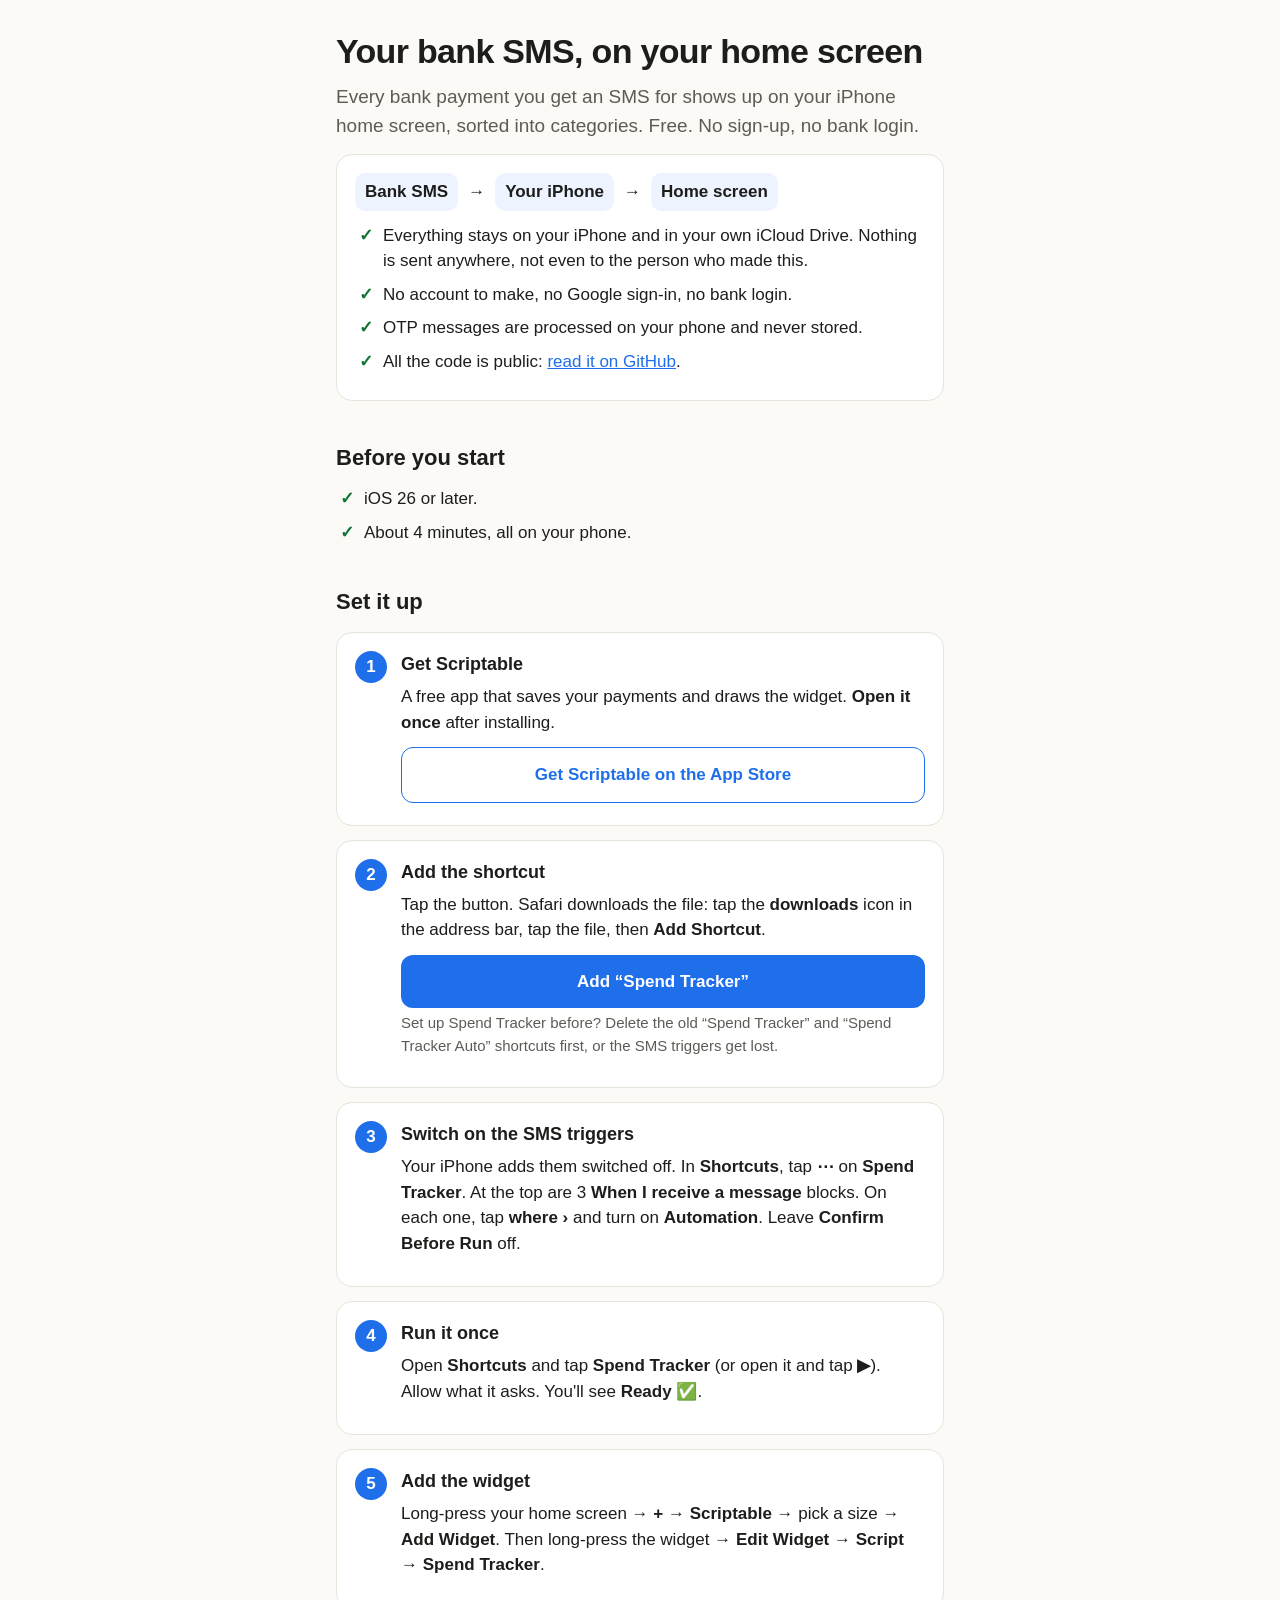
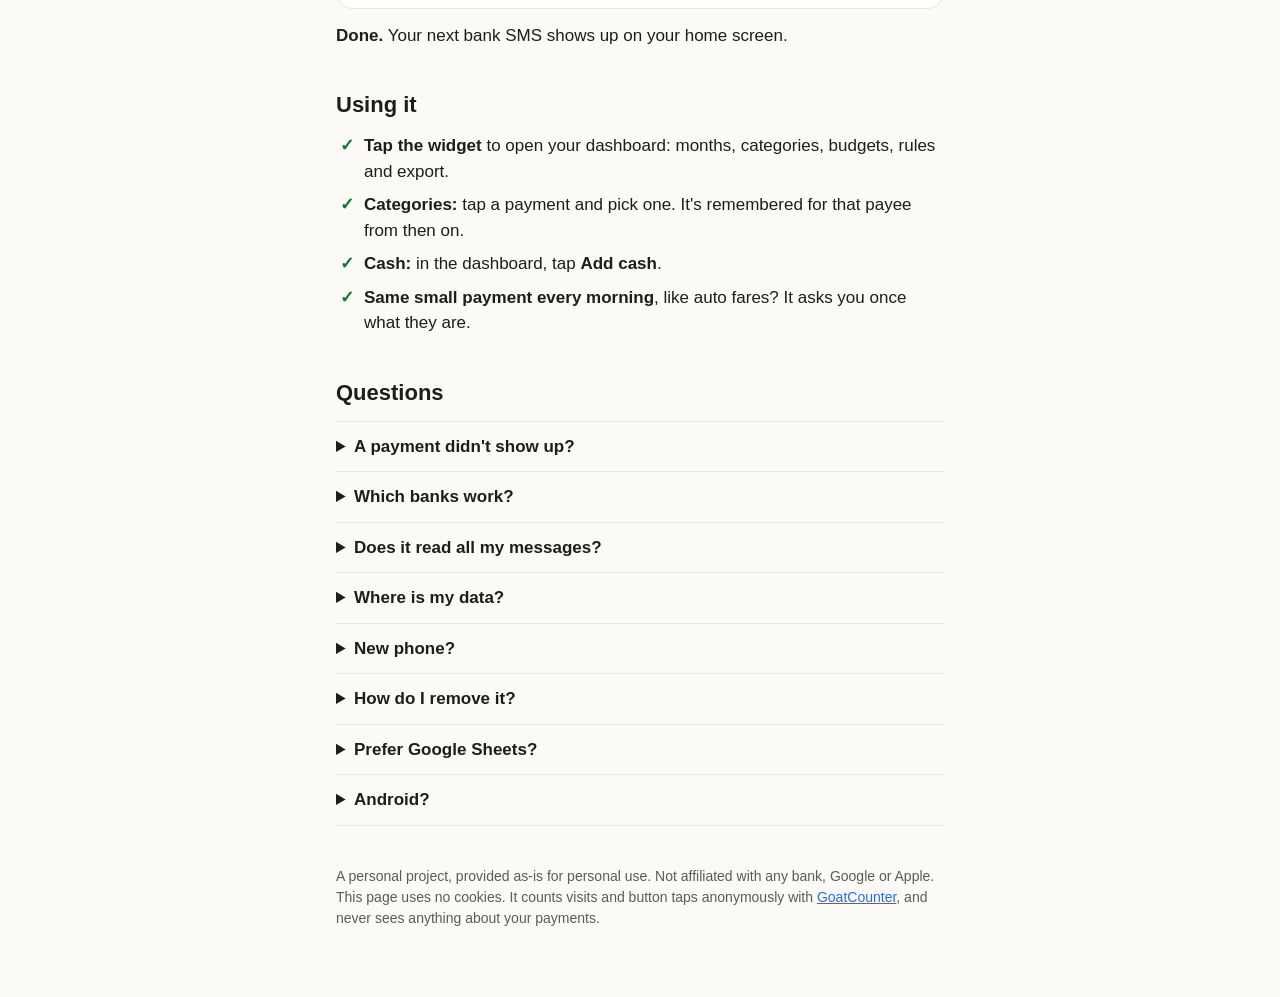
==== commit 2ad3956c: "Setup step: switch on the 3 SMS triggers (they arrive off); payment-not-showing FAQ Co-Authored-By: " ====
--- a/index.html
+++ b/index.html
@@ -27,7 +27,7 @@
   <h2>Before you start</h2>
   <ul class="checks">
     <li>iOS 26 or later.</li>
-    <li>About 3 minutes, all on your phone.</li>
+    <li>About 4 minutes, all on your phone.</li>
   </ul>
 
   <h2>Set it up</h2>
@@ -42,6 +42,10 @@
       <p>Tap the button. Safari downloads the file: tap the <b class="ui">downloads</b> icon in the address bar, tap the file, then <b class="ui">Add Shortcut</b>.</p>
       <a class="btn" data-goatcounter-click="add-shortcut" href="shortcuts/Spend%20Tracker.shortcut">Add “Spend Tracker”</a>
       <p class="note">Set up Spend Tracker before? Delete the old “Spend Tracker” and “Spend Tracker Auto” shortcuts first, or the SMS triggers get lost.</p>
+    </li>
+    <li class="card">
+      <h3>Switch on the SMS triggers</h3>
+      <p>Your iPhone adds them switched off. In <b class="ui">Shortcuts</b>, tap <b class="ui">⋯</b> on <b class="ui">Spend Tracker</b>. At the top are 3 <b class="ui">When I receive a message</b> blocks. On each one, tap <b class="ui">where ›</b> and turn on <b class="ui">Automation</b>. Leave <b class="ui">Confirm Before Run</b> off.</p>
     </li>
     <li class="card">
       <h3>Run it once</h3>
@@ -63,6 +67,8 @@
   </ul>
 
   <h2>Questions</h2>
+  <details><summary>A payment didn't show up?</summary>
+    <p>Check that all 3 SMS triggers are switched on (step 3). Then tap the widget: it refreshes on its own only every 15 minutes or so. If the payment still isn't there, open <b>More › Skipped messages</b> in the dashboard to see why it wasn't counted.</p></details>
   <details><summary>Which banks work?</summary>
     <p>Debit and card SMS from most Indian banks, including HDFC, SBI, ICICI, Axis, Kotak, Union Bank, PNB, Bank of Baroda, Canara and IDFC FIRST. If a message isn't counted, the dashboard's “Skipped messages” shows it with the reason.</p></details>
   <details><summary>Does it read all my messages?</summary>
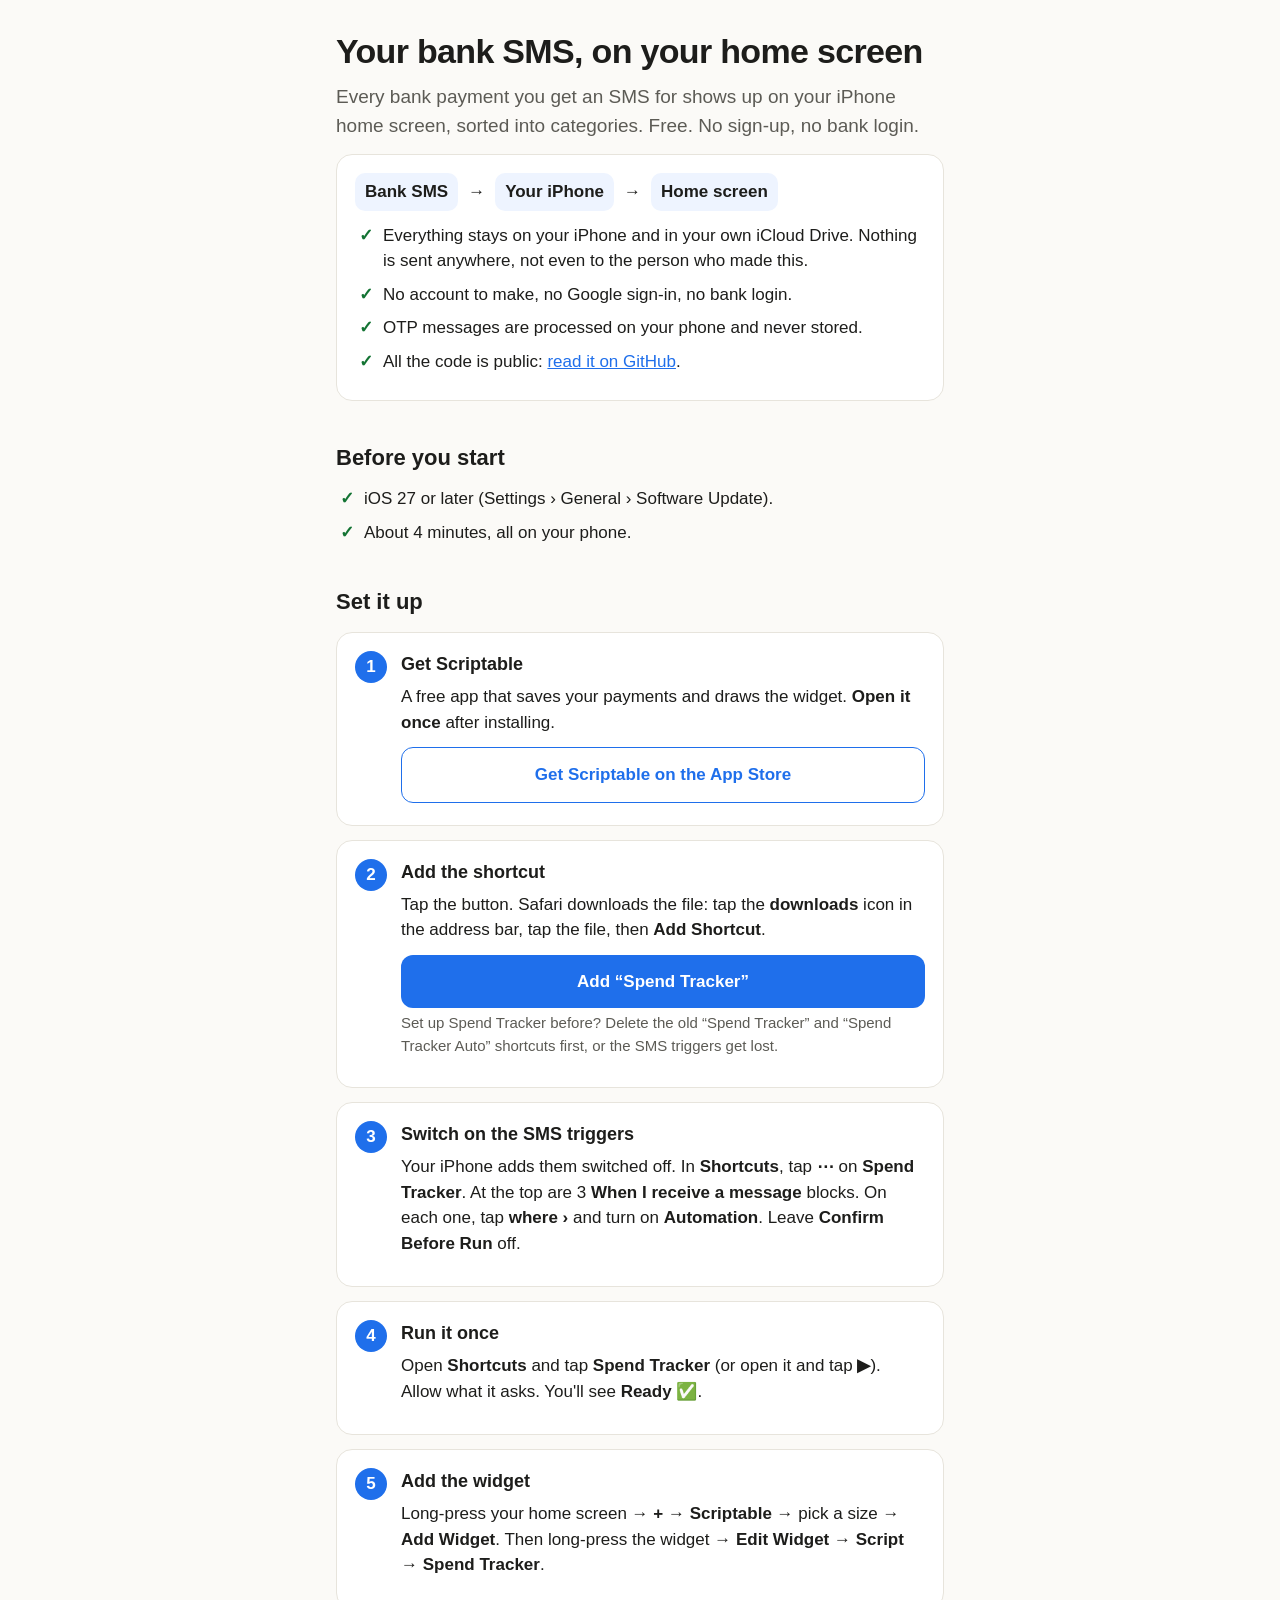
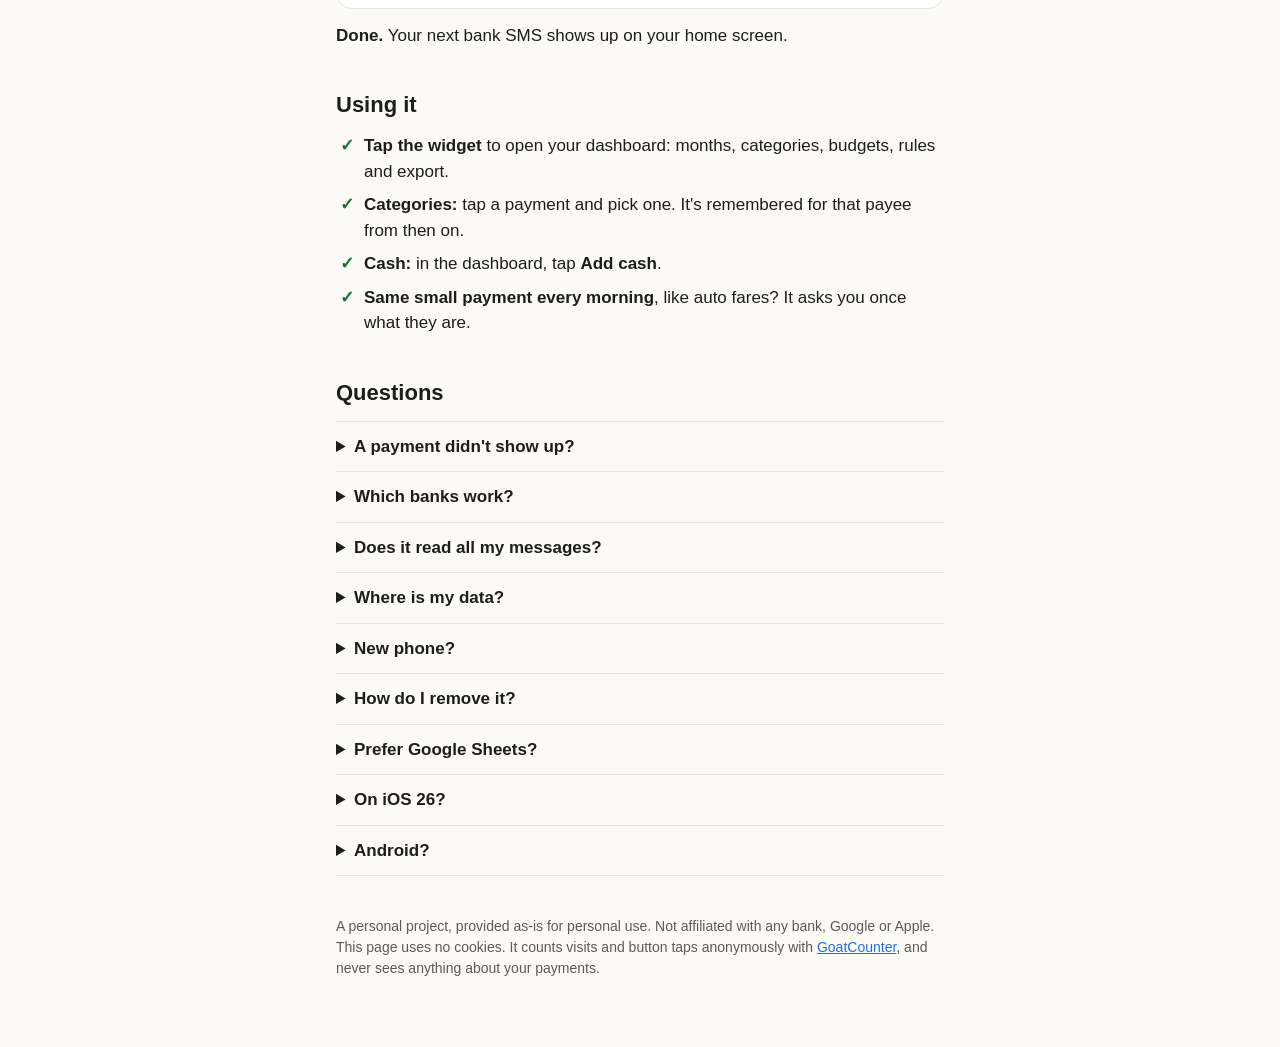
==== commit 74ca9e14: "Require iOS 27; re-sign all shortcuts on macOS 27 and fail the build if signing drops triggers Files" ====
--- a/index.html
+++ b/index.html
@@ -26,7 +26,7 @@
 
   <h2>Before you start</h2>
   <ul class="checks">
-    <li>iOS 26 or later.</li>
+    <li>iOS 27 or later (Settings › General › Software Update).</li>
     <li>About 4 minutes, all on your phone.</li>
   </ul>
 
@@ -81,6 +81,8 @@
     <p>Delete the Spend Tracker shortcut, delete the Spend Tracker script in Scriptable, and delete the Spend Tracker folder in Files › iCloud Drive › Scriptable.</p></details>
   <details><summary>Prefer Google Sheets?</summary>
     <p>There's also a <a href="sheets.html">Google Sheets version</a>. It takes longer to set up.</p></details>
+  <details><summary>On iOS 26?</summary>
+    <p>Update to iOS 27 first. On iOS 26 a shortcut can't carry its own SMS triggers, so payments wouldn't be saved.</p></details>
   <details><summary>Android?</summary>
     <p>Not yet.</p></details>
 
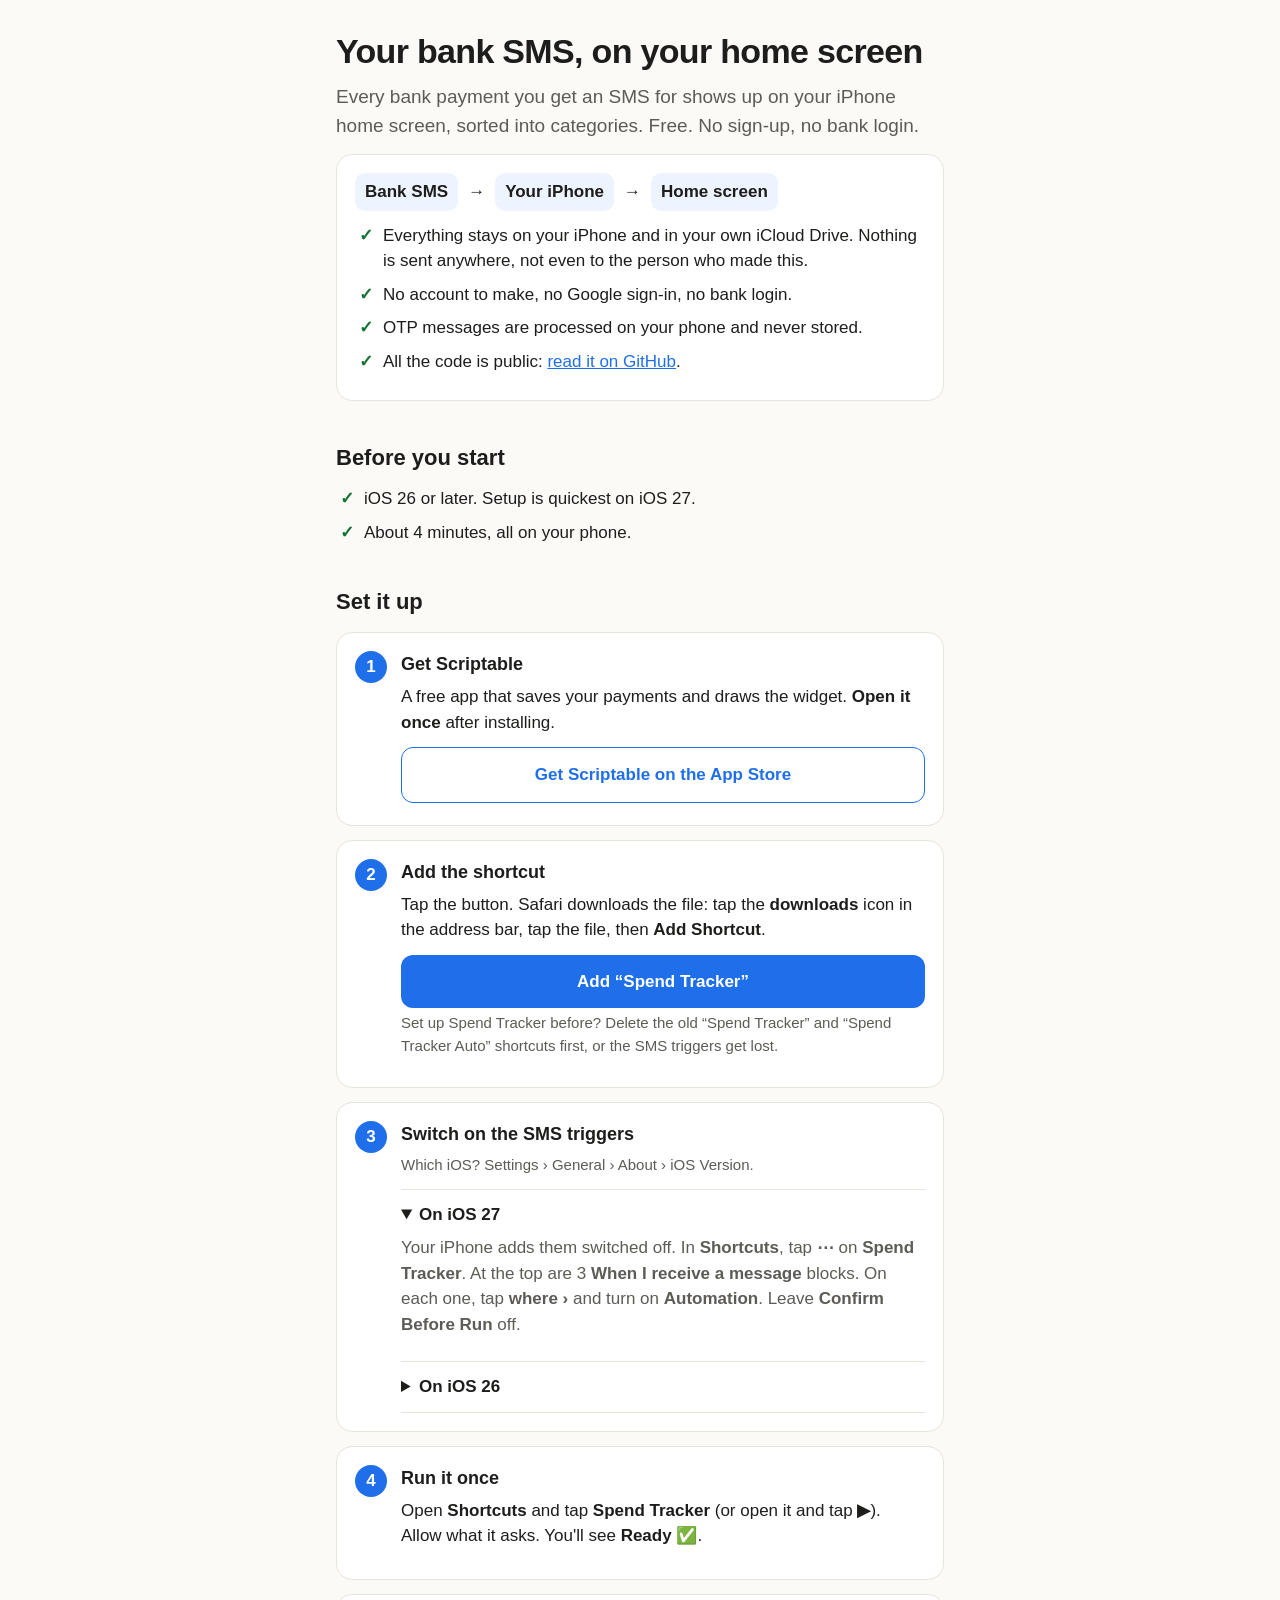
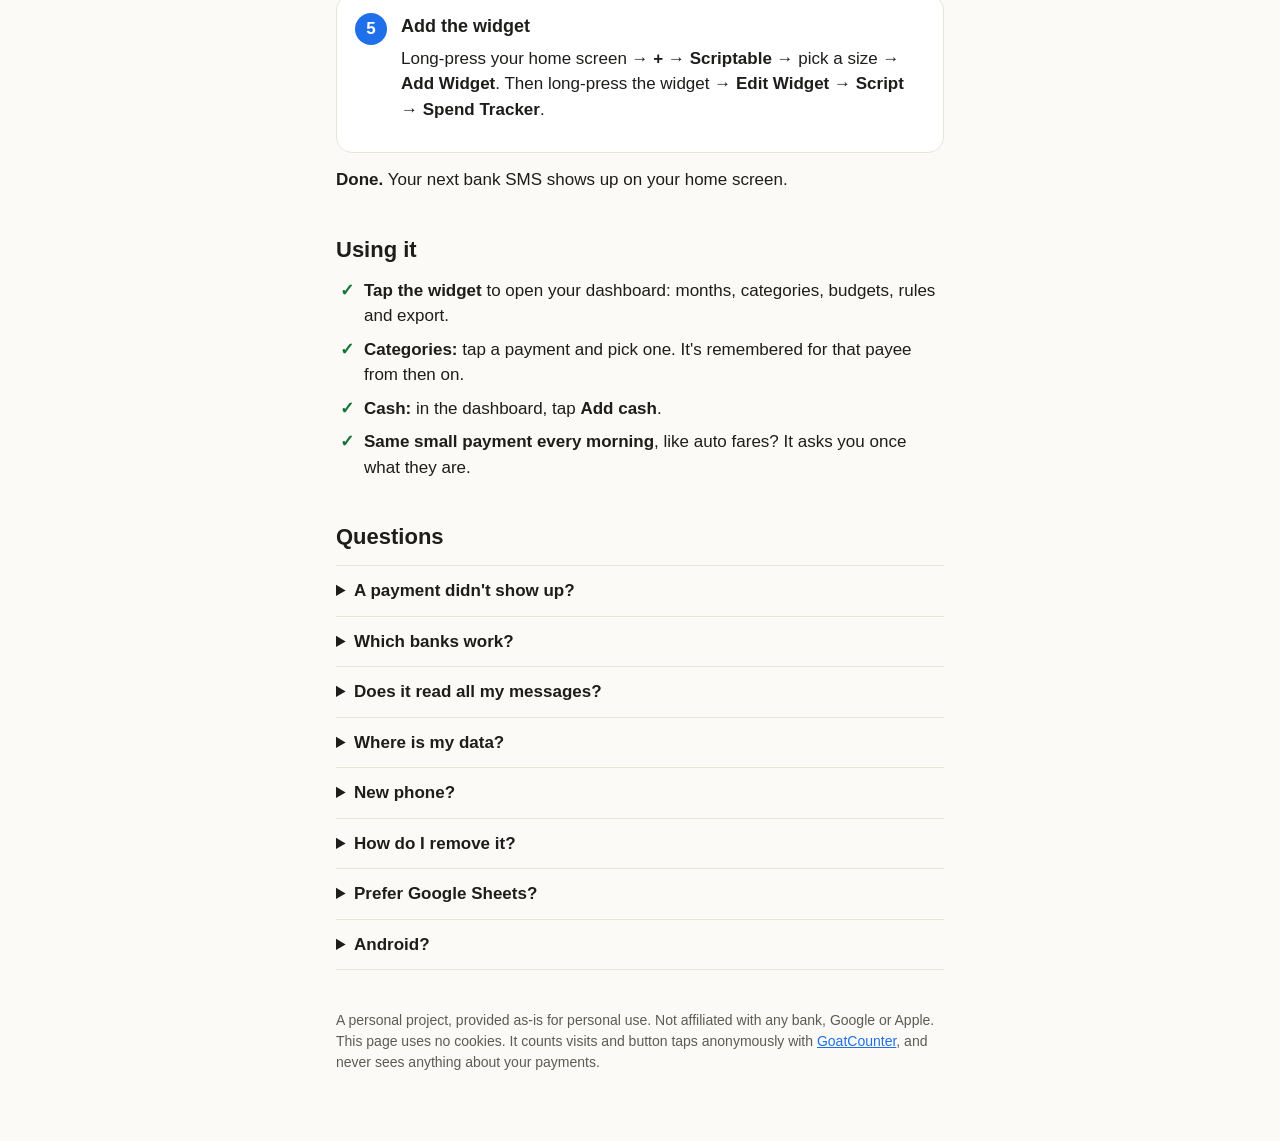
==== commit 10ccb06b: "iOS 26 path: same shortcut, 3 automations made by hand; step 3 offers iOS 27 / iOS 26 Co-Authored-By" ====
--- a/index.html
+++ b/index.html
@@ -26,7 +26,7 @@
 
   <h2>Before you start</h2>
   <ul class="checks">
-    <li>iOS 27 or later (Settings › General › Software Update).</li>
+    <li>iOS 26 or later. Setup is quickest on iOS 27.</li>
     <li>About 4 minutes, all on your phone.</li>
   </ul>
 
@@ -43,9 +43,20 @@
       <a class="btn" data-goatcounter-click="add-shortcut" href="shortcuts/Spend%20Tracker.shortcut">Add “Spend Tracker”</a>
       <p class="note">Set up Spend Tracker before? Delete the old “Spend Tracker” and “Spend Tracker Auto” shortcuts first, or the SMS triggers get lost.</p>
     </li>
-    <li class="card">
+    <li class="card" id="step-sms">
       <h3>Switch on the SMS triggers</h3>
-      <p>Your iPhone adds them switched off. In <b class="ui">Shortcuts</b>, tap <b class="ui">⋯</b> on <b class="ui">Spend Tracker</b>. At the top are 3 <b class="ui">When I receive a message</b> blocks. On each one, tap <b class="ui">where ›</b> and turn on <b class="ui">Automation</b>. Leave <b class="ui">Confirm Before Run</b> off.</p>
+      <p class="note">Which iOS? Settings › General › About › iOS Version.</p>
+      <details open><summary>On iOS 27</summary>
+        <p>Your iPhone adds them switched off. In <b class="ui">Shortcuts</b>, tap <b class="ui">⋯</b> on <b class="ui">Spend Tracker</b>. At the top are 3 <b class="ui">When I receive a message</b> blocks. On each one, tap <b class="ui">where ›</b> and turn on <b class="ui">Automation</b>. Leave <b class="ui">Confirm Before Run</b> off.</p></details>
+      <details><summary>On iOS 26</summary>
+        <p>Make 3 automations, one for each word: <b class="ui">ebit</b>, <b class="ui">pent</b> and <b class="ui">ent Rs</b>.</p>
+        <ol class="sub">
+          <li>In <b class="ui">Shortcuts</b>, open the <b class="ui">Automation</b> tab and tap <b class="ui">+</b>.</li>
+          <li>Tap <b class="ui">Message</b>. Next to <b class="ui">Message Contains</b>, type the word exactly as shown.</li>
+          <li>Choose <b class="ui">Run Immediately</b>, then <b class="ui">Next</b>.</li>
+          <li>Pick <b class="ui">Spend Tracker</b>.</li>
+        </ol>
+        <p>Repeat for the other two words.</p></details>
     </li>
     <li class="card">
       <h3>Run it once</h3>
@@ -68,7 +79,7 @@
 
   <h2>Questions</h2>
   <details><summary>A payment didn't show up?</summary>
-    <p>Check that all 3 SMS triggers are switched on (step 3). Then tap the widget: it refreshes on its own only every 15 minutes or so. If the payment still isn't there, open <b>More › Skipped messages</b> in the dashboard to see why it wasn't counted.</p></details>
+    <p>Check that all 3 SMS triggers are switched on, or on iOS 26 that all 3 automations exist (step 3). Then tap the widget: it refreshes on its own only every 15 minutes or so. If the payment still isn't there, open <b>More › Skipped messages</b> in the dashboard to see why it wasn't counted.</p></details>
   <details><summary>Which banks work?</summary>
     <p>Debit and card SMS from most Indian banks, including HDFC, SBI, ICICI, Axis, Kotak, Union Bank, PNB, Bank of Baroda, Canara and IDFC FIRST. If a message isn't counted, the dashboard's “Skipped messages” shows it with the reason.</p></details>
   <details><summary>Does it read all my messages?</summary>
@@ -81,8 +92,6 @@
     <p>Delete the Spend Tracker shortcut, delete the Spend Tracker script in Scriptable, and delete the Spend Tracker folder in Files › iCloud Drive › Scriptable.</p></details>
   <details><summary>Prefer Google Sheets?</summary>
     <p>There's also a <a href="sheets.html">Google Sheets version</a>. It takes longer to set up.</p></details>
-  <details><summary>On iOS 26?</summary>
-    <p>Update to iOS 27 first. On iOS 26 a shortcut can't carry its own SMS triggers, so payments wouldn't be saved.</p></details>
   <details><summary>Android?</summary>
     <p>Not yet.</p></details>
 
